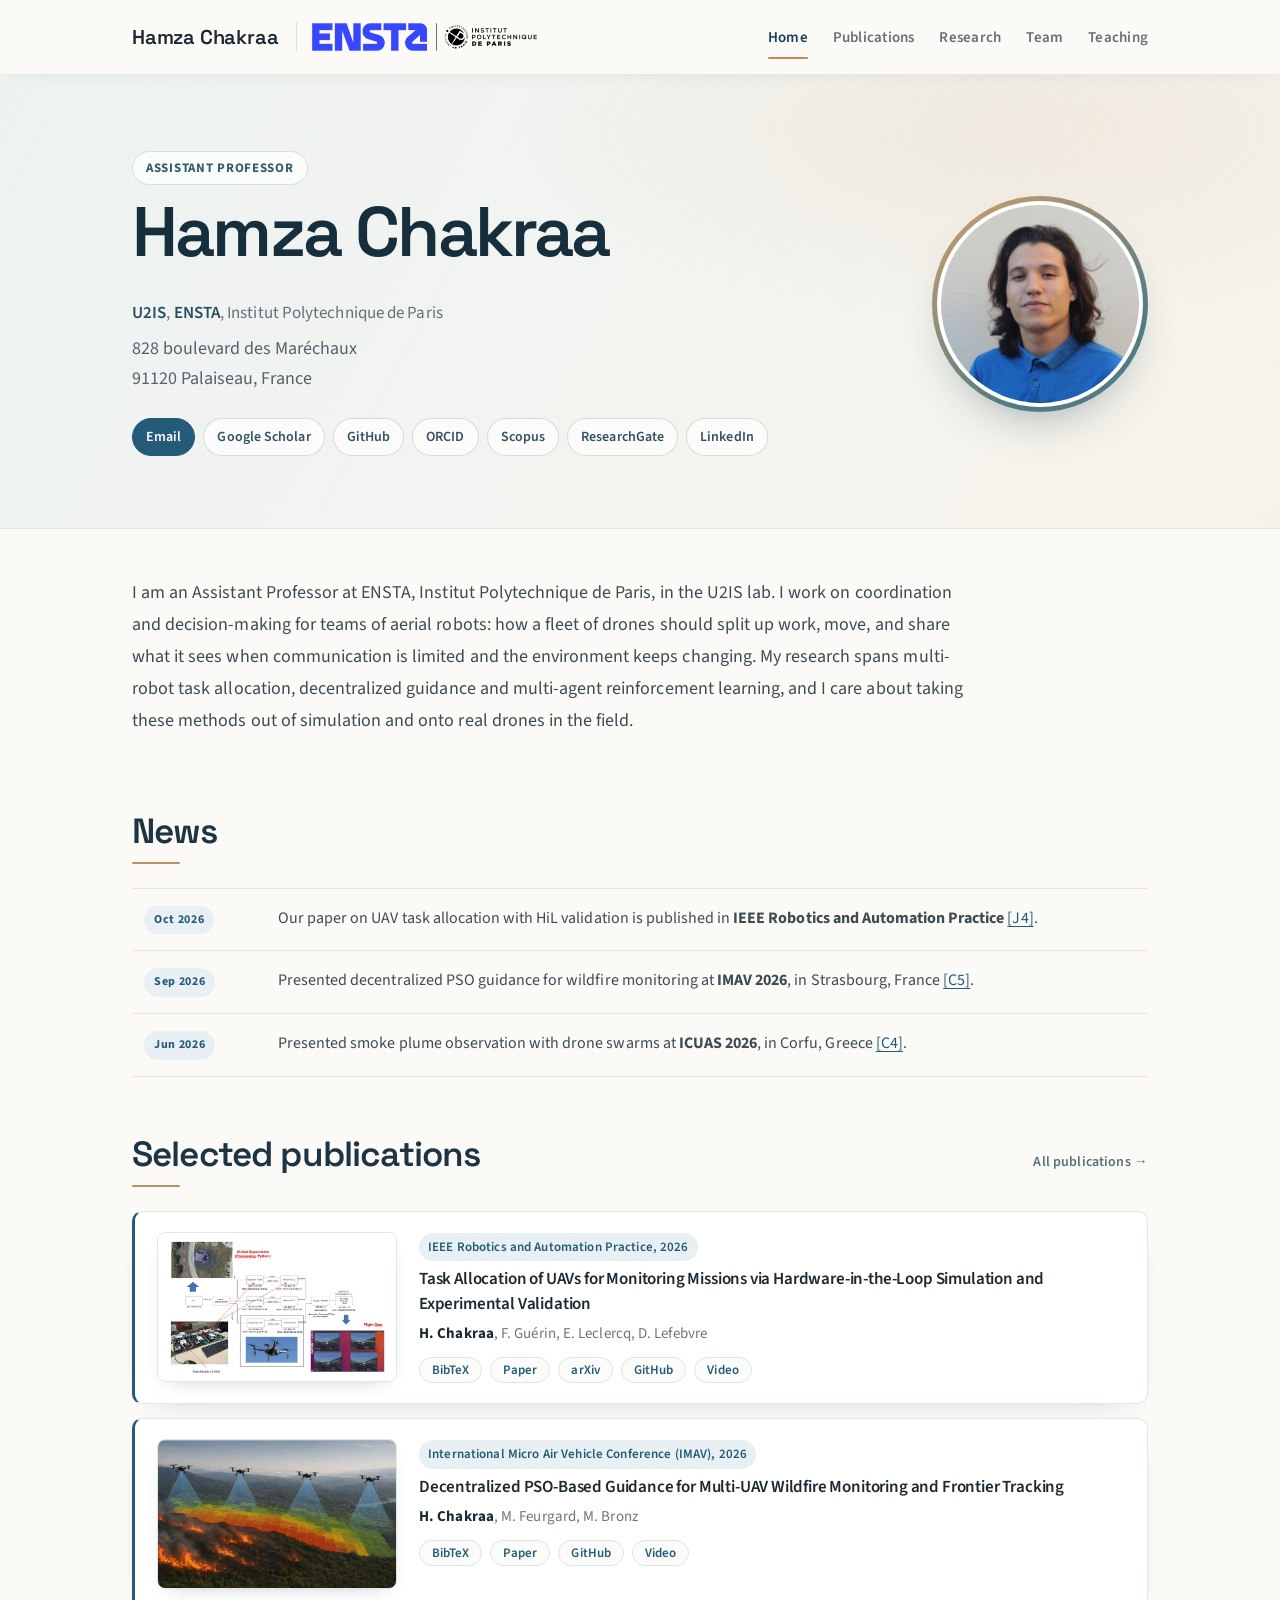
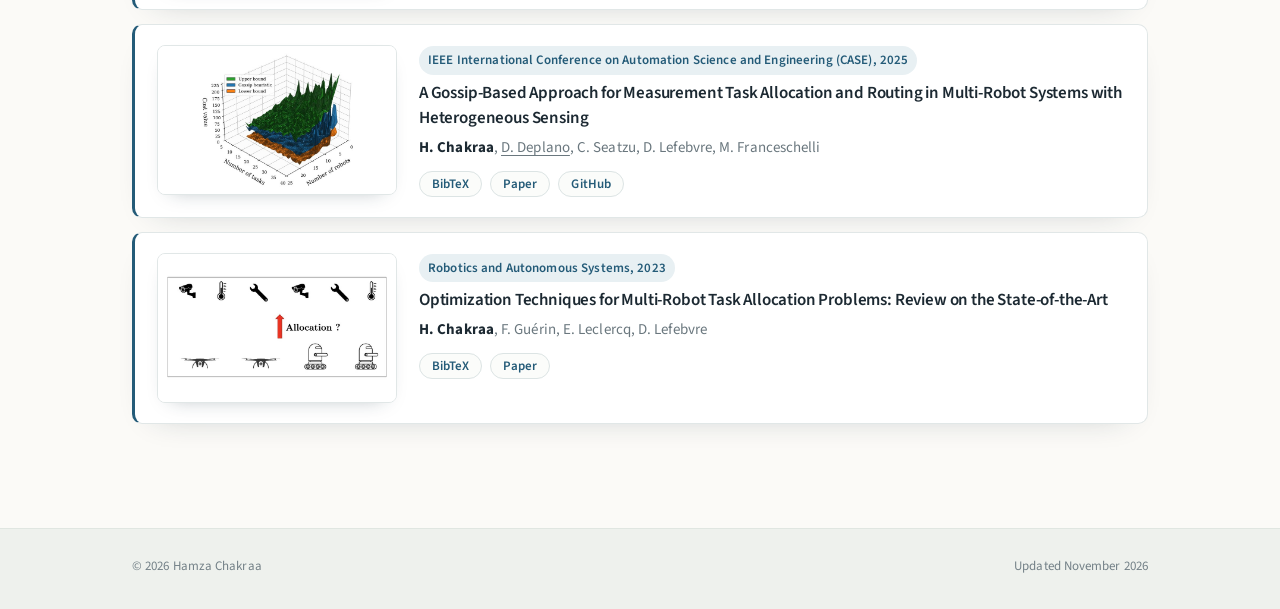
==== index.html @ 206156b9 "update" ====
<!doctype html>
<html lang="en">
<head>
<meta charset="utf-8">
<meta name="viewport" content="width=device-width, initial-scale=1">
<title>Hamza Chakraa</title>
<meta name="description" content="Hamza Chakraa, Assistant Professor at ENSTA (U2IS), Institut Polytechnique de Paris: multi-robot task allocation, multi-UAV guidance, multi-agent reinforcement learning.">
<link rel="icon" href="images/favicon.svg" type="image/svg+xml">
<link rel="canonical" href="https://hamzachakraa.github.io/">
<meta property="og:type" content="website">
<meta property="og:title" content="Hamza Chakraa">
<meta property="og:description" content="Assistant Professor at ENSTA (U2IS), Institut Polytechnique de Paris. Multi-robot task allocation, multi-UAV guidance, multi-agent reinforcement learning.">
<meta property="og:url" content="https://hamzachakraa.github.io/">
<meta property="og:image" content="https://hamzachakraa.github.io/images/hamza.jpg">
<meta name="twitter:card" content="summary">
<meta name="theme-color" content="#fbfaf7">
<link rel="stylesheet" href="style.css?v=23">
<script src="pubs.js?v=26" defer></script>
<script type="application/ld+json">{"@context": "https://schema.org", "@type": "Person", "name": "Hamza Chakraa", "jobTitle": "Assistant Professor", "affiliation": {"@type": "Organization", "name": "ENSTA, Institut Polytechnique de Paris", "url": "https://www.ensta.fr/"}, "email": "mailto:hamza.chakraa@ensta.fr", "image": "https://hamzachakraa.github.io/images/hamza.jpg", "url": "https://hamzachakraa.github.io/", "sameAs": ["https://scholar.google.com/citations?user=-qgxQ_IAAAAJ", "https://orcid.org/0000-0002-8776-4235", "https://github.com/hamzachakraa", "https://www.scopus.com/authid/detail.uri?authorId=58519521500", "https://www.researchgate.net/profile/Hamza-Chakraa", "https://www.linkedin.com/in/hamzachakraa/"]}</script>
</head>
<body>

<header class="site-header">
  <div class="container bar">
    <div class="brand">
      <a class="site-title" href="./">Hamza Chakraa</a>
      <a class="inst-logo" href="https://www.ensta.fr/" target="_blank" rel="noopener"><img src="images/ensta-logo.png" width="907" height="120" alt="ENSTA, Institut Polytechnique de Paris" onerror="this.parentNode.remove()"></a>
    </div>
    <nav class="site-nav" aria-label="Main">
      <a href="./" aria-current="page">Home</a>
      <a href="publications.html">Publications</a>
      <a href="research.html">Research</a>
      <a href="team.html">Team</a>
      <a href="teaching.html">Teaching</a>
    </nav>
  </div>
</header>

<div class="hero-wrap">
  <div class="container">
    <section class="hero">
      <div class="hero-text">
        <p class="role">Assistant Professor</p>
        <h1>Hamza Chakraa</h1>
        <p class="affil"><a href="https://u2is.ensta.fr/" target="_blank" rel="noopener">U2IS</a>, <a href="https://www.ensta.fr/" target="_blank" rel="noopener">ENSTA</a>, Institut Polytechnique de Paris</p>
        <p class="lead">828 boulevard des Maréchaux<br>91120 Palaiseau, France</p>
        <div class="profile-links">
          <a class="primary" href="mailto:hamza.chakraa@ensta.fr">Email</a>
          <a href="https://scholar.google.com/citations?user=-qgxQ_IAAAAJ" target="_blank" rel="noopener">Google Scholar</a>
          <a href="https://github.com/hamzachakraa" target="_blank" rel="noopener">GitHub</a>
          <a href="https://orcid.org/0000-0002-8776-4235" target="_blank" rel="noopener">ORCID</a>
          <a href="https://www.scopus.com/authid/detail.uri?authorId=58519521500" target="_blank" rel="noopener">Scopus</a>
          <a href="https://www.researchgate.net/profile/Hamza-Chakraa" target="_blank" rel="noopener">ResearchGate</a>
          <a href="https://www.linkedin.com/in/hamzachakraa/" target="_blank" rel="noopener">LinkedIn</a>
        </div>
      </div>
      <div class="hero-photo">
        <div class="inner">
          <img src="images/hamza.jpg" width="480" height="480" alt="Hamza Chakraa" onerror="this.remove()">
          <span aria-hidden="true">HC</span>
        </div>
      </div>
    </section>
  </div>
</div>

<main class="container">

  <section class="bio">
    <p>I am an Assistant Professor at ENSTA, Institut Polytechnique de Paris, in the U2IS lab. I work on coordination and decision-making for teams of aerial robots: how a fleet of drones should split up work, move, and share what it sees when communication is limited and the environment keeps changing. My research spans multi-robot task allocation, decentralized guidance and multi-agent reinforcement learning, and I care about taking these methods out of simulation and onto real drones in the field.</p>
  </section>

  <section id="news">
    <h2>News</h2>
    <ul class="news-list">
      <li><time datetime="2026-10">Oct 2026</time><p>Our paper on UAV task allocation with HiL validation is published in <strong>IEEE Robotics and Automation Practice</strong> <a href="publications.html#J4">[J4]</a>.</p></li>
      <li><time datetime="2026-09">Sep 2026</time><p>Presented decentralized PSO guidance for wildfire monitoring at <strong>IMAV 2026</strong>, in Strasbourg, France <a href="publications.html#C5">[C5]</a>.</p></li>
      <li><time datetime="2026-06">Jun 2026</time><p>Presented smoke plume observation with drone swarms at <strong>ICUAS 2026</strong>, in Corfu, Greece <a href="publications.html#C4">[C4]</a>.</p></li>
    </ul>
  </section>

  <section id="selected-pubs">
    <h2>Selected publications <a class="more" href="publications.html">All publications →</a></h2>
    <div class="sel-list" id="selected"></div>
  </section>

</main>

<footer class="site-footer">
  <div class="container foot">
    <span>© 2026 Hamza Chakraa</span>
    <span>Updated November 2026</span>
  </div>
</footer>

</body>
</html>
---- style.css ----
/* fonts: self-hosted, SIL Open Font License (see fonts/) */
@font-face { font-family: "Source Serif 4"; font-weight: 600; font-display: swap; src: url(fonts/source-serif-4-latin-600-normal.woff2) format("woff2"); }
@font-face { font-family: "Source Sans 3"; font-weight: 400; font-display: swap; src: url(fonts/source-sans-3-latin-400-normal.woff2) format("woff2"); }
@font-face { font-family: "Source Sans 3"; font-weight: 400; font-style: italic; font-display: swap; src: url(fonts/source-sans-3-latin-400-italic.woff2) format("woff2"); }
@font-face { font-family: "Source Sans 3"; font-weight: 600; font-display: swap; src: url(fonts/source-sans-3-latin-600-normal.woff2) format("woff2"); }
@font-face { font-family: "Source Sans 3"; font-weight: 700; font-display: swap; src: url(fonts/source-sans-3-latin-700-normal.woff2) format("woff2"); }

:root {
  --accent: #1e5aa8;          /* main blue */
  --accent-dark: #16467f;
  --accent-soft: #eaf1fb;
  --violet: #6a4fd8;          /* conferences */
  --violet-soft: #efebfd;
  --teal: #0d8f87;            /* thesis / highlights */
  --teal-soft: #e3f5f3;
  --grad: var(--accent);
  --text: #16181b;
  --muted: #5d636b;
  --line: #e2e5ec;
  --serif: "Source Serif 4", Georgia, serif;
  --sans: "Source Sans 3", system-ui, -apple-system, "Segoe UI", sans-serif;
}

* { box-sizing: border-box; }
html { scroll-behavior: smooth; }
body { margin: 0; font: 17px/1.6 var(--sans); color: var(--text); background: #fbfcfe; -webkit-font-smoothing: antialiased; }
a { color: var(--accent); text-decoration-thickness: 1px; text-underline-offset: 3px; }
a:hover { color: var(--accent-dark); }
h1, h2, h3 { margin: 0; }
.container { max-width: 980px; margin: 0 auto; padding: 0 28px; }
section { scroll-margin-top: 80px; }

/* header: light, blue hairline, active link underlined */
.site-header { position: sticky; top: 0; z-index: 10; background: rgba(255,255,255,.88); backdrop-filter: saturate(1.4) blur(10px); }
.site-header::after { content: ""; position: absolute; left: 0; right: 0; bottom: 0; height: 2px; background: var(--grad); opacity: .85; }
.bar { display: flex; align-items: center; justify-content: space-between; gap: 20px; min-height: 60px; flex-wrap: wrap; }
.site-title { font: 600 19px var(--serif); color: var(--text); text-decoration: none; }
.site-nav { display: flex; gap: 26px; flex-wrap: wrap; }
.site-nav a { position: relative; color: var(--muted); text-decoration: none; font-size: 16px; padding: 18px 0 16px; transition: color .15s; }
.site-nav a:hover { color: var(--accent); }
.site-nav a[aria-current="page"] { color: var(--text); font-weight: 600; }
.site-nav a[aria-current="page"]::after { content: ""; position: absolute; left: 0; right: 0; bottom: 6px; height: 3px; border-radius: 3px; background: var(--grad); }
@media (max-width: 640px) { .bar { padding-block: 10px; } .site-nav { gap: 16px; } .site-nav a { padding: 4px 0; font-size: 15px; } .site-nav a[aria-current="page"]::after { bottom: -2px; } }

/* hero: soft colour wash behind, text left, round photo right */
.hero-wrap { position: relative; overflow: hidden; background: #eef3fb; border-bottom: 1px solid var(--line); }
.hero { display: grid; grid-template-columns: 1fr 230px; gap: 48px; align-items: center; padding: 60px 0 52px; }
.role { display: inline-block; margin: 0 0 12px; padding: 3px 12px; border-radius: 999px; font-size: 14px; font-weight: 600; color: #fff; background: var(--grad); }
.hero h1 { font: 600 54px/1.06 var(--serif); letter-spacing: -0.015em; }
.affil { margin: 10px 0 0; color: var(--muted); }
.affil a { color: var(--text); font-weight: 600; text-decoration: none; }
.affil a:hover { color: var(--accent); }
.lead { margin: 18px 0 24px; font-size: 18px; line-height: 1.5; color: #3a3f46; }
.hero-photo { position: relative; aspect-ratio: 1; border-radius: 50%; padding: 5px; background: var(--grad); box-shadow: 0 18px 40px -16px rgba(30,90,168,.45); }
.hero-photo .inner { position: relative; width: 100%; height: 100%; border-radius: 50%; overflow: hidden; background: #fff; display: grid; place-items: center; border: 4px solid #fff; }
.hero-photo img { position: absolute; inset: 0; width: 100%; height: 100%; object-fit: cover; }
.hero-photo span { font: 600 60px var(--serif); color: var(--accent); }
.profile-links { display: flex; flex-wrap: wrap; gap: 8px; align-items: center; }
.profile-links a { font-size: 15px; font-weight: 600; text-decoration: none; padding: 6px 14px; border-radius: 999px; background: rgba(255,255,255,.8); border: 1px solid var(--line); color: var(--text); transition: all .15s; }
.profile-links a:hover { color: #fff; background: var(--accent); border-color: var(--accent); transform: translateY(-1px); }
.profile-links a.primary { color: #fff; background: var(--grad); border-color: transparent; }
.profile-links a.primary:hover { filter: brightness(1.08); }
@media (max-width: 720px) {
  .hero { grid-template-columns: 1fr; gap: 24px; padding-top: 32px; }
  .hero-photo { order: -1; width: 130px; }
  .hero h1 { font-size: 40px; }
}

/* sections */
section { padding-top: 52px; }
h2 { font: 600 28px/1.2 var(--serif); margin-bottom: 22px; display: flex; align-items: baseline; justify-content: space-between; gap: 16px; position: relative; padding-bottom: 10px; }
h2::after { content: ""; position: absolute; left: 0; bottom: 0; width: 56px; height: 3px; border-radius: 3px; background: var(--grad); }
h3 { font-size: 14px; font-weight: 700; letter-spacing: .08em; text-transform: uppercase; color: var(--accent); margin-bottom: 12px; }
.more { font: 600 15px var(--sans); text-decoration: none; }
.more:hover { text-decoration: underline; }

.bio { padding-top: 40px; max-width: 780px; }
.bio p { margin: 0 0 16px; }
.hiring { position: relative; margin-top: 26px !important; padding: 16px 20px 16px 22px; border-radius: 12px; font-size: 16px;
  background: #fff; border: 2px solid var(--accent); box-shadow: 0 8px 24px -14px rgba(106,79,216,.5); }

/* news */
.news-list { list-style: none; margin: 0; padding: 0; }
.news-list li { display: grid; grid-template-columns: 104px 1fr; gap: 18px; align-items: baseline; padding: 12px 14px; border-radius: 10px; transition: background .15s; }
.news-list li:hover { background: var(--accent-soft); }
.news-list time { justify-self: start; font-size: 13px; font-weight: 700; padding: 2px 10px; border-radius: 999px; color: var(--accent); background: var(--accent-soft); white-space: nowrap; }
.news-list li:nth-child(3n+2) time { color: var(--violet); background: var(--violet-soft); }
.news-list li:nth-child(3n+3) time { color: var(--teal); background: var(--teal-soft); }
.news-list p { margin: 0; font-size: 16px; }
@media (max-width: 520px) { .news-list li { grid-template-columns: 1fr; gap: 4px; } }

/* type colours */
.t-journal    { --c: var(--accent); --cs: var(--accent-soft); }
.t-conference { --c: var(--violet); --cs: var(--violet-soft); }
.t-thesis     { --c: var(--teal);   --cs: var(--teal-soft); }

/* selected publications: coloured cards, thumbnail only if an image exists */
.sel-list { display: grid; gap: 14px; }
.sel { display: block; padding: 18px 22px; background: #fff; border: 1px solid var(--line); border-left: 4px solid var(--c); border-radius: 12px; box-shadow: 0 2px 6px -4px rgba(16,24,40,.12); transition: transform .15s, box-shadow .15s; }
.sel:hover { transform: translateY(-2px); box-shadow: 0 14px 28px -18px rgba(16,24,40,.35); }
.sel .thumb { display: none; }
.sel.has-thumb { display: grid; grid-template-columns: 96px 1fr; gap: 20px; }
.sel.has-thumb .thumb { display: block; width: 96px; aspect-ratio: 440/570; object-fit: cover; object-position: top; border-radius: 6px; border: 1px solid var(--line); }
.badge { display: inline-block; margin: 0 0 6px; padding: 1px 10px; border-radius: 999px; background: var(--cs, var(--accent-soft)); color: var(--c, var(--accent)); font-size: 13px; font-weight: 700; }
.sel h3 { font: 600 18px/1.35 var(--serif); letter-spacing: 0; text-transform: none; color: var(--text); margin: 0 0 4px; }
.sel h3 a, .pub-list .t a { color: var(--text); text-decoration: none; }
.sel h3 a:hover, .pub-list .t a:hover { color: var(--c, var(--accent)); }
.authors { margin: 0 0 10px; font-size: 15px; color: var(--muted); }
.authors .me { font-weight: 700; color: var(--text); }
.coauthor { color: inherit; }

.actions { display: flex; flex-wrap: wrap; gap: 8px; }
.actions button, .actions a { font: 600 13px var(--sans); padding: 3px 12px; border-radius: 999px; border: 1px solid var(--line); background: #fff; color: var(--c, var(--accent)); text-decoration: none; cursor: pointer; transition: all .15s; }
.actions button:hover, .actions a:hover, .actions button.on { background: var(--c, var(--accent)); border-color: var(--c, var(--accent)); color: #fff; }
pre.bib { margin: 12px 0 0; padding: 10px 12px; font-size: 12px; line-height: 1.45; background: #f6f7fb; border: 1px solid var(--line); border-radius: 8px; overflow-x: auto; white-space: pre; }

/* research */
.two-col { display: grid; grid-template-columns: 1fr 1fr; gap: 40px; }
@media (max-width: 720px) { .two-col { grid-template-columns: 1fr; gap: 24px; } }
.chips { list-style: none; margin: 0; padding: 0; display: flex; flex-wrap: wrap; gap: 8px; }
.chips li { font-size: 15px; padding: 6px 14px; border-radius: 999px; background: var(--accent-soft); color: #173f73; }
.two-col > div:nth-child(2) .chips li { background: var(--teal-soft); color: #0a5f59; }
.videos { display: grid; grid-template-columns: repeat(auto-fill, minmax(280px, 1fr)); gap: 22px; }
.video { margin: 0; }
.video .frame { position: relative; aspect-ratio: 16/9; border-radius: 12px; overflow: hidden; background: #0f1420; box-shadow: 0 14px 30px -18px rgba(16,24,40,.5); }
.video iframe { position: absolute; inset: 0; width: 100%; height: 100%; border: 0; }
.video figcaption { margin-top: 8px; font-size: 15px; color: var(--muted); }
.empty { margin: 0; padding: 28px; text-align: center; color: var(--muted); border: 2px dashed var(--line); border-radius: 12px; }

/* teaching / people */
.people { list-style: none; padding: 0; margin: 0; display: grid; gap: 12px; }
.people li { padding: 14px 18px; background: #fff; border: 1px solid var(--line); border-left: 4px solid var(--accent); border-radius: 12px; }
.people li:nth-child(2n) { border-left-color: var(--violet); }
.people b { display: block; font-weight: 600; }
.people span { display: block; font-size: 15px; color: var(--muted); }

/* inner pages */
.page-title { font: 600 44px/1.1 var(--serif); margin: 4px 0 28px; display: block; color: var(--accent); width: fit-content; }
.page-head { padding: 52px 0 8px; }
.page-head h1 { font: 600 44px/1.1 var(--serif); color: var(--accent); width: fit-content; }
.page-head p { margin: 8px 0 0; color: var(--muted); }
.pub-group { padding-top: 36px; }
.pub-list { list-style: none; margin: 0; padding: 0; display: grid; gap: 12px; }
.pub-list li { display: grid; grid-template-columns: 48px minmax(0,1fr); gap: 12px; padding: 16px 18px; background: #fff; border: 1px solid var(--line); border-left: 4px solid var(--c); border-radius: 12px; scroll-margin-top: 80px; }
.pub-list li:target { box-shadow: 0 0 0 3px var(--cs); }
.pub-list .label { font-size: 15px; font-weight: 700; color: var(--c); }
.pub-list p { margin: 0; }
.pub-list .t { font: 600 18px/1.35 var(--serif); margin-bottom: 2px; }
.pub-list .venue { font-size: 15px; color: var(--muted); margin: 2px 0 10px; }
.pub-list .authors { margin: 0; }

/* footer */
.site-footer { position: relative; margin-top: 80px; background: #f3f5fa; }
.site-footer::before { content: ""; position: absolute; left: 0; right: 0; top: 0; height: 2px; background: var(--grad); }
.foot { display: flex; flex-wrap: wrap; justify-content: space-between; gap: 8px 24px; padding-block: 24px 36px; font-size: 14px; color: var(--muted); }

/* layout fixes */
body { min-height: 100vh; display: flex; flex-direction: column; }
main { flex: 1 0 auto; width: 100%; }
.empty { grid-column: 1 / -1; }
.hero { grid-template-columns: 1fr 200px; gap: 40px; }
.profile-links a { padding: 5px 12px; }
.profile-links { gap: 6px; }

/* selected publications: row cards with a small first-page thumbnail */
.sel { display: grid !important; grid-template-columns: 124px 1fr; gap: 22px; align-items: start; }
.sel .page { position: relative; display: block; aspect-ratio: 8.5/11; border-radius: 6px; overflow: hidden; background: #fff; border: 1px solid var(--line); border-top: 3px solid var(--c); box-shadow: 0 8px 18px -12px rgba(16,24,40,.45); transition: transform .18s; }
.sel:hover .page { transform: rotate(-1.5deg) scale(1.03); }
.sel .page img { position: absolute; inset: 0; width: 100%; height: 100%; object-fit: cover; object-position: top; z-index: 1; background: #fff; }
.mock { position: absolute; inset: 0; padding: 14% 9% 0; text-align: center; }
.m-title { margin: 0 0 7%; font: 600 6.5px/1.25 var(--serif); color: var(--text); }
.m-auth { margin: 0 0 10%; font-size: 4.5px; color: var(--muted); }
.m-cols { display: grid; grid-template-columns: 1fr 1fr; gap: 8%; height: 100%; }
.m-cols i { display: block; height: 100%; background: repeating-linear-gradient(#e3e7ee 0 1.5px, transparent 1.5px 4px); -webkit-mask-image: linear-gradient(#000 45%, transparent 85%); mask-image: linear-gradient(#000 45%, transparent 85%); }
@media (max-width: 520px) { .sel { grid-template-columns: 64px 1fr; gap: 14px; } }


/* ENSTA logo next to the name in the header */
.brand { display: flex; align-items: center; gap: 14px; }
.brand .inst-logo { display: flex; align-items: center; padding-left: 14px; border-left: 1px solid var(--line); }
.brand .inst-logo img { display: block; height: 32px; width: auto; }
@media (max-width: 640px) { .brand .inst-logo img { height: 26px; } }

/* --------------------------------------------------------------------------
   Visual refresh — refined academic / robotics identity
   -------------------------------------------------------------------------- */
:root {
  --accent: #245b78;
  --accent-dark: #173f57;
  --accent-soft: #e8f0f3;
  --violet: #7b6a9b;
  --violet-soft: #f0edf5;
  --teal: #557d75;
  --teal-soft: #eaf1ed;
  --grad: #245b78;
  --text: #1c2932;
  --muted: #64717a;
  --line: #e2e7e8;
  --serif: "Source Serif 4", Georgia, serif;
  --sans: "Source Sans 3", system-ui, -apple-system, "Segoe UI", sans-serif;
  --paper: #fbfaf7;
  --surface: #ffffff;
  --shadow-soft: 0 12px 32px -24px rgba(24, 48, 62, .32);
}

html { scroll-padding-top: 88px; }
body { background: var(--paper); color: var(--text); font-size: 17px; line-height: 1.68; }
::selection { color: #fff; background: #245b78; }
a { color: var(--accent); transition: color .18s ease; }
a:hover { color: var(--accent-dark); }
.container { max-width: 1080px; padding-inline: 32px; }

.site-header {
  background: rgba(251,250,247,.94);
  border-bottom: 1px solid rgba(226,231,232,.85);
  box-shadow: 0 5px 24px -22px rgba(24,48,62,.5);
}
.site-header::after { display: none; }
.bar { min-height: 74px; }
.site-title { font-size: 20px; letter-spacing: -.025em; }
.brand { gap: 18px; }
.brand .inst-logo { border-left-color: #dce3e4; }
.brand .inst-logo img { height: 35px; }
.site-nav { gap: 25px; }
.site-nav a { font-size: 15px; font-weight: 600; letter-spacing: .01em; padding: 25px 0 23px; }
.site-nav a[aria-current="page"] { color: var(--accent-dark); }
.site-nav a[aria-current="page"]::after { height: 2px; bottom: 15px; background: #c18a52; }

.hero-wrap {
  background: radial-gradient(ellipse at 78% 12%, rgba(193,138,82,.10), transparent 34%),
              linear-gradient(118deg, #edf2f1 0%, #f3f4f0 56%, #f7f2e9 100%);
  border-bottom: 1px solid #e3e8e5;
}
.hero { grid-template-columns: minmax(0,1fr) 224px; gap: 64px; padding: 76px 0 72px; }
.role {
  color: #315f69; background: rgba(255,255,255,.7); border: 1px solid #d6e1df;
  padding: 5px 13px; font-size: 13px; letter-spacing: .075em; text-transform: uppercase;
}
.hero h1 { color: #172d3a; font-size: clamp(44px, 5vw, 60px); line-height: 1.04; letter-spacing: -.035em; }
.affil { margin-top: 14px; font-size: 17px; }
.affil a { color: #294e60; }
.lead { margin: 22px 0 25px; max-width: 520px; color: #53636b; font-size: 17px; line-height: 1.65; }
.hero-photo {
  width: 216px; justify-self: end; padding: 5px; border-radius: 50%;
  background: linear-gradient(145deg, #d0a16d, #527b83 72%);
  box-shadow: 0 22px 48px -24px rgba(27,66,79,.48);
}
.hero-photo .inner { border: 4px solid rgba(255,255,255,.94); }
.profile-links { gap: 8px; }
.profile-links a {
  padding: 6px 13px; font-size: 14px; font-weight: 600; color: #34515e;
  background: rgba(255,255,255,.68); border: 1px solid rgba(207,218,217,.9);
}
.profile-links a:hover { color: #fff; background: var(--accent); border-color: var(--accent); transform: translateY(-2px); }
.profile-links a.primary { background: #245b78; border-color: #245b78; color: #fff; }
.profile-links a.primary:hover { background: #173f57; }

main.container { padding-bottom: 12px; }
section { padding-top: 58px; }
.bio { max-width: 850px; padding-top: 48px; }
.bio p { font-size: 18px; line-height: 1.78; color: #3d4b53; }
h2 { color: #1d3542; font-size: 30px; letter-spacing: -.02em; margin-bottom: 24px; padding-bottom: 13px; }
h2::after { width: 42px; height: 2px; background: #c18a52; }
h3 { color: var(--accent); }
.more { color: #54717c; font-size: 14px; }
.hiring { border: 1px solid #c7d8d8; border-left: 4px solid #557d75; background: #f3f7f3; box-shadow: none; }

.news-list { border-top: 1px solid var(--line); }
.news-list li { grid-template-columns: 112px 1fr; gap: 22px; padding: 16px 12px; border-bottom: 1px solid var(--line); border-radius: 0; }
.news-list li:hover { background: #f1f5f3; }
.news-list time { color: #315f69; background: #e8f0ed; font-size: 12px; letter-spacing: .035em; padding: 4px 10px; }
.news-list li:nth-child(3n+2) time { color: #6c6085; background: #f0edf5; }
.news-list li:nth-child(3n+3) time { color: #557d75; background: #eaf1ed; }
.news-list p { color: #3d4b53; font-size: 16px; }

.sel { background: var(--surface); border: 1px solid #e1e7e7; border-left: 3px solid var(--c); border-radius: 10px; padding: 20px 22px; box-shadow: var(--shadow-soft); }
.sel:hover { transform: translateY(-2px); box-shadow: 0 18px 36px -25px rgba(24,48,62,.42); }
.sel .page { border-color: #e1e7e7; box-shadow: 0 8px 20px -14px rgba(24,48,62,.4); }
.sel h3 { font-size: 18px; line-height: 1.42; }
.badge { font-size: 11px; letter-spacing: .06em; text-transform: uppercase; padding: 3px 9px; }
.authors { color: #6a777e; }
.actions button, .actions a { border-color: #dce4e4; background: #fbfcfa; }
pre.bib { background: #f5f6f3; border-color: #e2e7e4; }

.two-col { gap: 52px; }
.chips { gap: 9px; }
.chips li { padding: 6px 13px; font-size: 14px; background: #e8f0f3; color: #31586b; border: 1px solid #dce7e9; }
.two-col > div:nth-child(2) .chips li { background: #eaf1ed; color: #496d64; border-color: #dce8e0; }
.video .frame { border-radius: 10px; box-shadow: 0 14px 30px -20px rgba(24,48,62,.5); }
.video figcaption { color: #65737a; }
.empty { border-color: #d9e2e1; background: rgba(255,255,255,.55); }

.people li, .pub-list li {
  background: #fff; border-color: #e1e7e7; border-left-width: 3px; border-radius: 10px;
  box-shadow: 0 8px 24px -24px rgba(24,48,62,.4);
}
.people li { padding: 17px 20px; }
.people li:nth-child(2n) { border-left-color: #9b8caf; }
.people b { color: #263d49; }
.page-head { padding-top: 64px; }
.page-head h1, .page-title { color: #1d4356; font-size: 46px; letter-spacing: -.03em; }
.page-head p { color: #6a777e; font-size: 17px; }
.pub-group { padding-top: 42px; }
.pub-list { gap: 10px; }
.pub-list li { padding: 18px 20px; }
.pub-list .t { font-size: 18px; line-height: 1.4; }
.pub-list .label { font-size: 13px; }
.pub-list .venue { color: #718087; }

.site-footer { margin-top: 92px; background: #eef1ed; border-top: 1px solid #e0e6e1; }
.site-footer::before { display: none; }
.foot { padding-block: 26px 32px; color: #738087; font-size: 13px; }

@media (max-width: 720px) {
  .container { padding-inline: 22px; }
  .hero { grid-template-columns: 1fr; gap: 24px; padding: 42px 0 44px; }
  .hero-photo { order: -1; justify-self: start; width: 136px; }
  .hero h1 { font-size: 43px; }
  .bio p { font-size: 17px; }
  section { padding-top: 46px; }
  .page-head { padding-top: 44px; }
}
@media (max-width: 640px) {
  .bar { align-items: flex-start; gap: 12px; padding-block: 13px; }
  .brand { width: 100%; justify-content: space-between; }
  .site-nav { width: 100%; justify-content: space-between; gap: 12px; }
  .site-nav a { padding: 3px 0 7px; font-size: 14px; }
  .site-nav a[aria-current="page"]::after { bottom: 0; }
  .brand .inst-logo { padding-left: 12px; }
  .news-list li { grid-template-columns: 1fr; gap: 5px; padding: 14px 8px; }
  .sel { grid-template-columns: 64px 1fr; gap: 14px; padding: 14px; }
  .page-head h1, .page-title { font-size: 39px; }
}
@media (prefers-reduced-motion: reduce) {
  *, *::before, *::after { scroll-behavior: auto !important; transition-duration: .01ms !important; animation-duration: .01ms !important; }
}

/* Typography refinement: clearer, more contemporary academic identity */
:root {
  --serif: "Source Serif 4", "Iowan Old Style", "Palatino Linotype", Georgia, serif;
  --sans: "Source Sans 3", "Avenir Next", "Segoe UI", Arial, sans-serif;
}

body {
  font-family: var(--sans);
  font-size: 17px;
  font-weight: 400;
  letter-spacing: .005em;
  line-height: 1.72;
  font-kerning: normal;
  font-feature-settings: "kern" 1, "liga" 1;
}

.site-title,
.hero h1,
h2,
.page-head h1,
.page-title {
  font-family: var(--serif);
  font-weight: 600;
  font-feature-settings: "kern" 1, "liga" 1;
}

.hero h1 {
  font-size: clamp(46px, 5.2vw, 62px);
  line-height: 1.02;
  letter-spacing: -.045em;
}

h2 {
  font-size: 31px;
  line-height: 1.18;
  letter-spacing: -.025em;
}

.page-head h1,
.page-title {
  font-size: clamp(42px, 4.5vw, 50px);
  line-height: 1.08;
  letter-spacing: -.035em;
}

.site-nav a {
  font-family: var(--sans);
  font-size: 15px;
  font-weight: 600;
  letter-spacing: .015em;
}

.lead {
  font-size: 18px;
  line-height: 1.65;
  letter-spacing: 0;
}

.bio p,
.news-list p,
.pub-list p {
  letter-spacing: .002em;
}

.sel h3,
.pub-list .t {
  font-family: var(--sans);
  font-size: 17px;
  font-weight: 600;
  line-height: 1.48;
  letter-spacing: -.01em;
}

.badge,
.role,
.news-list time,
.pub-list .label {
  font-family: var(--sans);
  font-weight: 700;
  letter-spacing: .055em;
}

@media (max-width: 720px) {
  .hero h1 { font-size: clamp(39px, 10vw, 48px); }
  h2 { font-size: 27px; }
}


/* Display typography — stronger, more intentional large headings */
.hero h1 {
  font-family: var(--serif);
  font-size: clamp(52px, 6.1vw, 70px);
  font-weight: 600;
  line-height: .99;
  letter-spacing: -.052em;
  color: #172f3c;
  max-width: 760px;
  text-wrap: balance;
}
.page-head h1,
.page-title {
  font-family: var(--serif);
  font-size: clamp(48px, 5vw, 58px);
  font-weight: 600;
  line-height: 1.02;
  letter-spacing: -.045em;
  color: #1b3e50;
  text-wrap: balance;
}
h2 {
  font-family: var(--serif);
  font-size: clamp(30px, 3.2vw, 35px);
  font-weight: 600;
  line-height: 1.12;
  letter-spacing: -.03em;
  text-wrap: balance;
}
/* A restrained editorial accent, rather than a heavy decorative underline */
h2::after { width: 48px; height: 2px; background: #bd9061; }
@media (max-width: 720px) {
  .hero h1 { font-size: clamp(43px, 10.5vw, 54px); line-height: 1.02; }
  .page-head h1, .page-title { font-size: clamp(41px, 9vw, 49px); }
  h2 { font-size: 29px; }
}


/* --------------------------------------------------------------------------
   Polish
   -------------------------------------------------------------------------- */
/* "All publications" link inside h2 must not inherit the heading's tight tracking */
h2 .more { font-family: var(--sans); letter-spacing: .01em; font-weight: 600; }
/* ENSTA logo: trimmed file, readable size */
.brand .inst-logo img { height: 30px; width: auto; }
@media (max-width: 640px) { .brand .inst-logo img { height: 24px; } }
/* keyboard focus */
a:focus-visible, button:focus-visible { outline: 2px solid var(--accent); outline-offset: 3px; border-radius: 4px; }
/* photo never stretches */
.hero-photo img { object-fit: cover; }

/* Big titles: Space Grotesk */
@font-face { font-family: "Space Grotesk"; font-weight: 600; font-display: swap; src: url(fonts/space-grotesk-latin-600-normal.woff2) format("woff2"); }
:root { --display: "Space Grotesk", "Avenir Next", "Segoe UI", sans-serif; }
.site-title, .hero h1, h2, .page-head h1, .page-title { font-family: var(--display); font-weight: 600; }
.site-title { letter-spacing: -.01em; }
.hero h1 { letter-spacing: -.04em; }
h2 { letter-spacing: -.024em; }
.page-head h1, .page-title { letter-spacing: -.035em; }

/* Hero: affiliation a bit lower, closer to the address */
.affil { margin-top: 32px; }
.lead { margin-top: 6px; }

/* One accent colour: news dates and publication types all in the main blue */
.news-list time,
.news-list li:nth-child(3n+2) time,
.news-list li:nth-child(3n+3) time { color: #245b78; background: #e8f0f3; }
.t-journal, .t-conference, .t-thesis { --c: var(--accent); --cs: var(--accent-soft); }

/* Selected publications: key figure instead of the first page */
.sel { grid-template-columns: 240px 1fr !important; }
.sel .page { aspect-ratio: 16/10; border-top-width: 1px; border-radius: 8px; }
.sel .page img { object-fit: cover; object-position: center; }
.sel:hover .page { transform: scale(1.02); }
.sel.is-page { grid-template-columns: 124px 1fr !important; }
.sel.is-page .page { aspect-ratio: 8.5/11; }
.sel.is-page .page img { object-position: top; }
@media (max-width: 640px) { .sel { grid-template-columns: 1fr !important; } .sel .page { max-width: 420px; } }

/* Venue badge in Selected publications: normal case */
.sel .badge { text-transform: none; letter-spacing: .01em; font-size: 13px; font-weight: 600; }
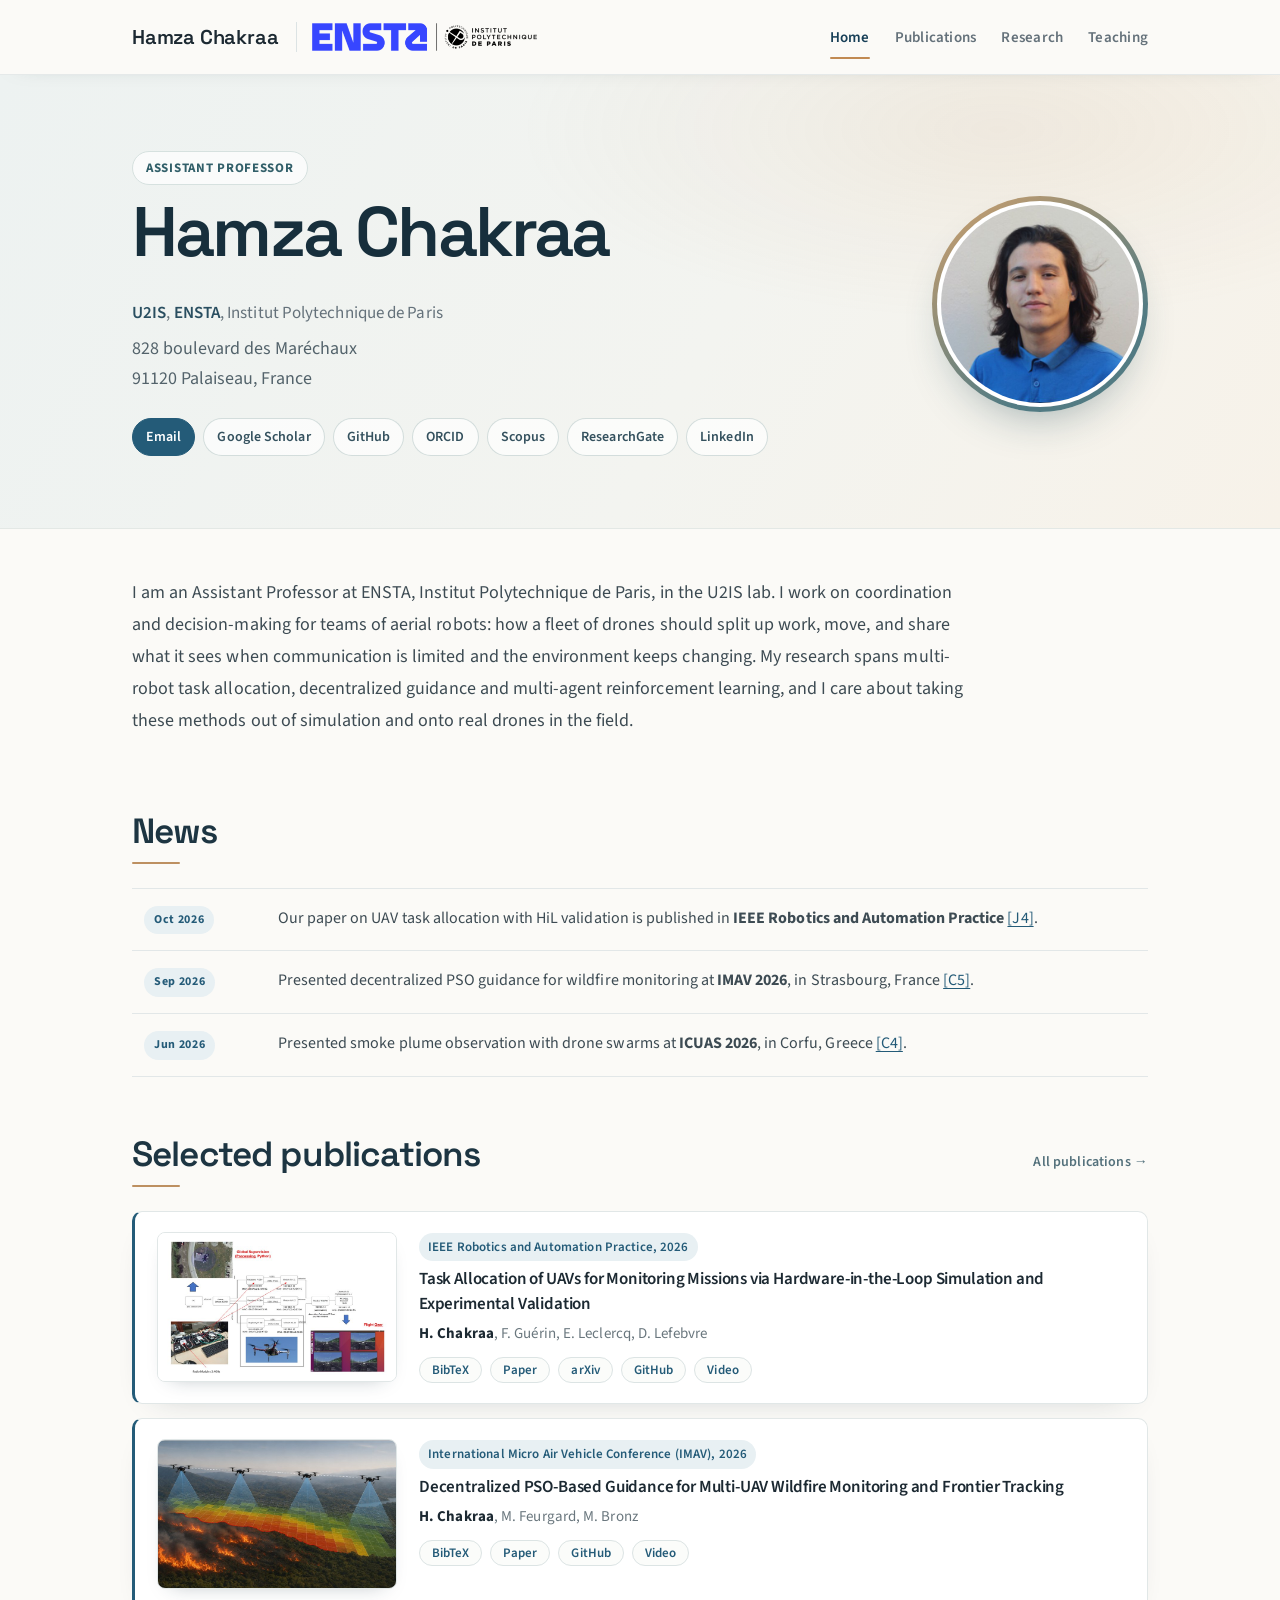
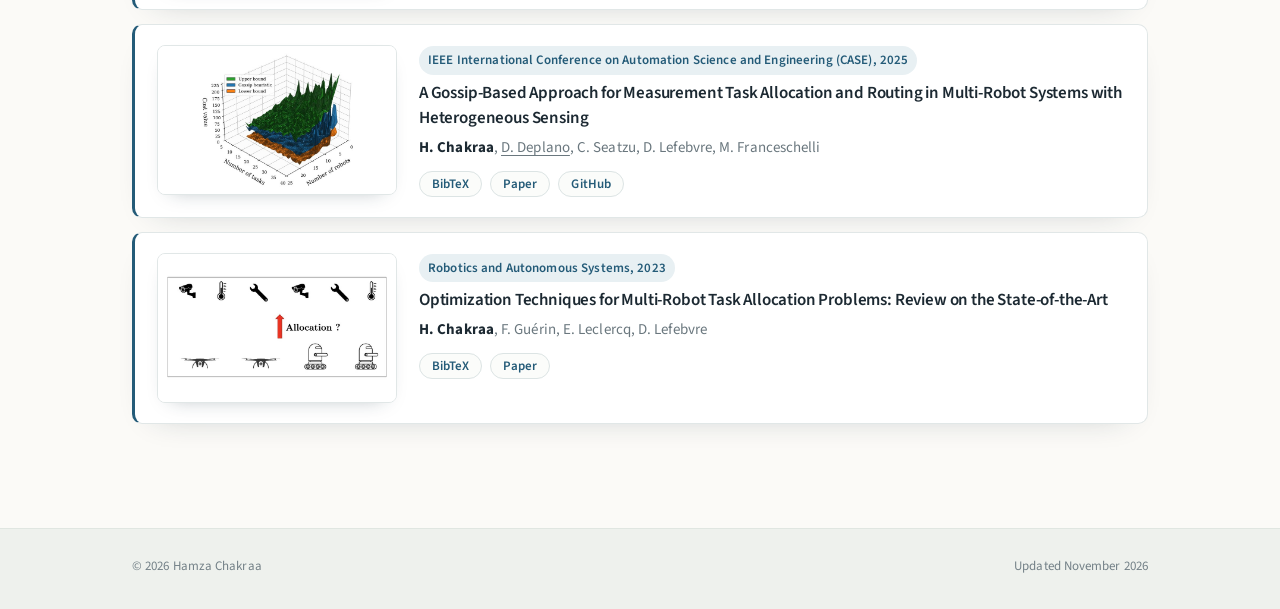
==== commit 238dd086: "update" ====
--- a/index.html
+++ b/index.html
@@ -30,7 +30,6 @@
       <a href="./" aria-current="page">Home</a>
       <a href="publications.html">Publications</a>
       <a href="research.html">Research</a>
-      <a href="team.html">Team</a>
       <a href="teaching.html">Teaching</a>
     </nav>
   </div>
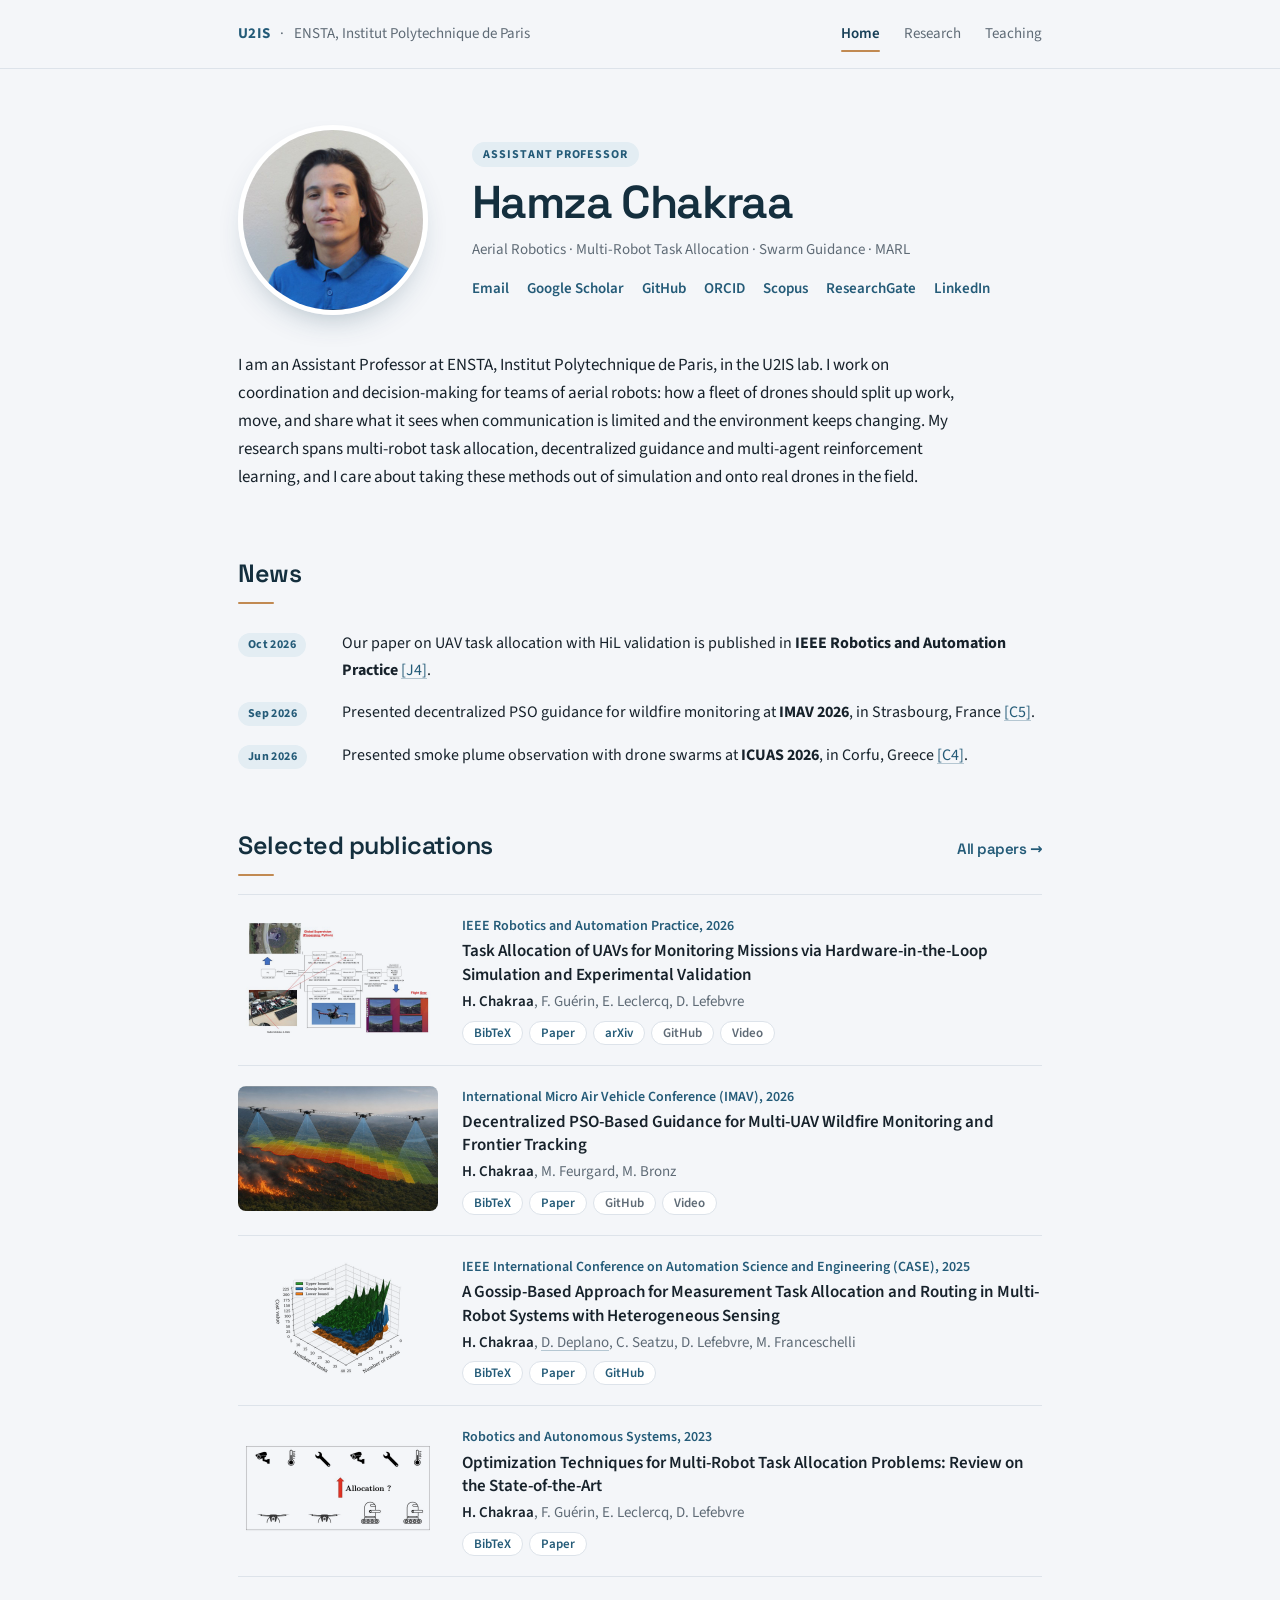
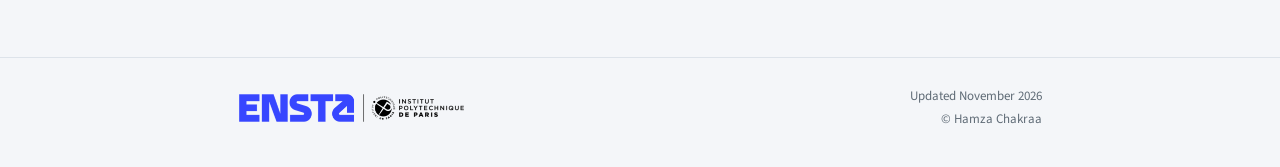
==== commit 05d7c1ec: "update" ====
--- a/index.html
+++ b/index.html
@@ -13,8 +13,8 @@
 <meta property="og:url" content="https://hamzachakraa.github.io/">
 <meta property="og:image" content="https://hamzachakraa.github.io/images/hamza.jpg">
 <meta name="twitter:card" content="summary">
-<meta name="theme-color" content="#fbfaf7">
-<link rel="stylesheet" href="style.css?v=23">
+<meta name="theme-color" content="#f4f6f9">
+<link rel="stylesheet" href="style.css?v=34">
 <script src="pubs.js?v=26" defer></script>
 <script type="application/ld+json">{"@context": "https://schema.org", "@type": "Person", "name": "Hamza Chakraa", "jobTitle": "Assistant Professor", "affiliation": {"@type": "Organization", "name": "ENSTA, Institut Polytechnique de Paris", "url": "https://www.ensta.fr/"}, "email": "mailto:hamza.chakraa@ensta.fr", "image": "https://hamzachakraa.github.io/images/hamza.jpg", "url": "https://hamzachakraa.github.io/", "sameAs": ["https://scholar.google.com/citations?user=-qgxQ_IAAAAJ", "https://orcid.org/0000-0002-8776-4235", "https://github.com/hamzachakraa", "https://www.scopus.com/authid/detail.uri?authorId=58519521500", "https://www.researchgate.net/profile/Hamza-Chakraa", "https://www.linkedin.com/in/hamzachakraa/"]}</script>
 </head>
@@ -22,48 +22,39 @@
 
 <header class="site-header">
   <div class="container bar">
-    <div class="brand">
-      <a class="site-title" href="./">Hamza Chakraa</a>
-      <a class="inst-logo" href="https://www.ensta.fr/" target="_blank" rel="noopener"><img src="images/ensta-logo.png" width="907" height="120" alt="ENSTA, Institut Polytechnique de Paris" onerror="this.parentNode.remove()"></a>
-    </div>
+    <a class="brand" href="./">
+      <img class="u2is-logo" src="images/u2is-logo.png" alt="U2IS" onerror="this.hidden=true;this.nextElementSibling.hidden=false">
+      <span class="u2is-text" hidden>U2IS</span>
+      <span class="brand-sep" aria-hidden="true">·</span>
+      <span class="brand-inst">ENSTA, Institut Polytechnique de Paris</span>
+    </a>
     <nav class="site-nav" aria-label="Main">
       <a href="./" aria-current="page">Home</a>
-      <a href="publications.html">Publications</a>
       <a href="research.html">Research</a>
       <a href="teaching.html">Teaching</a>
     </nav>
   </div>
 </header>
 
-<div class="hero-wrap">
-  <div class="container">
-    <section class="hero">
-      <div class="hero-text">
-        <p class="role">Assistant Professor</p>
-        <h1>Hamza Chakraa</h1>
-        <p class="affil"><a href="https://u2is.ensta.fr/" target="_blank" rel="noopener">U2IS</a>, <a href="https://www.ensta.fr/" target="_blank" rel="noopener">ENSTA</a>, Institut Polytechnique de Paris</p>
-        <p class="lead">828 boulevard des Maréchaux<br>91120 Palaiseau, France</p>
-        <div class="profile-links">
-          <a class="primary" href="mailto:hamza.chakraa@ensta.fr">Email</a>
-          <a href="https://scholar.google.com/citations?user=-qgxQ_IAAAAJ" target="_blank" rel="noopener">Google Scholar</a>
-          <a href="https://github.com/hamzachakraa" target="_blank" rel="noopener">GitHub</a>
-          <a href="https://orcid.org/0000-0002-8776-4235" target="_blank" rel="noopener">ORCID</a>
-          <a href="https://www.scopus.com/authid/detail.uri?authorId=58519521500" target="_blank" rel="noopener">Scopus</a>
-          <a href="https://www.researchgate.net/profile/Hamza-Chakraa" target="_blank" rel="noopener">ResearchGate</a>
-          <a href="https://www.linkedin.com/in/hamzachakraa/" target="_blank" rel="noopener">LinkedIn</a>
-        </div>
-      </div>
-      <div class="hero-photo">
-        <div class="inner">
-          <img src="images/hamza.jpg" width="480" height="480" alt="Hamza Chakraa" onerror="this.remove()">
-          <span aria-hidden="true">HC</span>
-        </div>
-      </div>
-    </section>
-  </div>
-</div>
+<main class="container">
 
-<main class="container">
+  <section class="profile">
+    <img class="photo" src="images/hamza.jpg" width="480" height="480" alt="Hamza Chakraa" onerror="this.remove()">
+    <div class="profile-text">
+      <p class="role">Assistant Professor</p>
+      <h1>Hamza Chakraa</h1>
+      <p class="tags">Aerial Robotics · Multi-Robot Task Allocation · Swarm Guidance · MARL</p>
+      <p class="links">
+        <a href="mailto:hamza.chakraa@ensta.fr">Email</a>
+        <a href="https://scholar.google.com/citations?user=-qgxQ_IAAAAJ" target="_blank" rel="noopener">Google Scholar</a>
+        <a href="https://github.com/hamzachakraa" target="_blank" rel="noopener">GitHub</a>
+        <a href="https://orcid.org/0000-0002-8776-4235" target="_blank" rel="noopener">ORCID</a>
+        <a href="https://www.scopus.com/authid/detail.uri?authorId=58519521500" target="_blank" rel="noopener">Scopus</a>
+        <a href="https://www.researchgate.net/profile/Hamza-Chakraa" target="_blank" rel="noopener">ResearchGate</a>
+        <a href="https://www.linkedin.com/in/hamzachakraa/" target="_blank" rel="noopener">LinkedIn</a>
+      </p>
+    </div>
+  </section>
 
   <section class="bio">
     <p>I am an Assistant Professor at ENSTA, Institut Polytechnique de Paris, in the U2IS lab. I work on coordination and decision-making for teams of aerial robots: how a fleet of drones should split up work, move, and share what it sees when communication is limited and the environment keeps changing. My research spans multi-robot task allocation, decentralized guidance and multi-agent reinforcement learning, and I care about taking these methods out of simulation and onto real drones in the field.</p>
@@ -72,14 +63,14 @@
   <section id="news">
     <h2>News</h2>
     <ul class="news-list">
-      <li><time datetime="2026-10">Oct 2026</time><p>Our paper on UAV task allocation with HiL validation is published in <strong>IEEE Robotics and Automation Practice</strong> <a href="publications.html#J4">[J4]</a>.</p></li>
-      <li><time datetime="2026-09">Sep 2026</time><p>Presented decentralized PSO guidance for wildfire monitoring at <strong>IMAV 2026</strong>, in Strasbourg, France <a href="publications.html#C5">[C5]</a>.</p></li>
-      <li><time datetime="2026-06">Jun 2026</time><p>Presented smoke plume observation with drone swarms at <strong>ICUAS 2026</strong>, in Corfu, Greece <a href="publications.html#C4">[C4]</a>.</p></li>
+      <li><time datetime="2026-10">Oct 2026</time><p>Our paper on UAV task allocation with HiL validation is published in <strong>IEEE Robotics and Automation Practice</strong> <a href="research.html#J4">[J4]</a>.</p></li>
+      <li><time datetime="2026-09">Sep 2026</time><p>Presented decentralized PSO guidance for wildfire monitoring at <strong>IMAV 2026</strong>, in Strasbourg, France <a href="research.html#C5">[C5]</a>.</p></li>
+      <li><time datetime="2026-06">Jun 2026</time><p>Presented smoke plume observation with drone swarms at <strong>ICUAS 2026</strong>, in Corfu, Greece <a href="research.html#C4">[C4]</a>.</p></li>
     </ul>
   </section>
 
   <section id="selected-pubs">
-    <h2>Selected publications <a class="more" href="publications.html">All publications →</a></h2>
+    <h2>Selected publications <a class="more" href="research.html#papers">All papers →</a></h2>
     <div class="sel-list" id="selected"></div>
   </section>
 
@@ -87,8 +78,10 @@
 
 <footer class="site-footer">
   <div class="container foot">
-    <span>© 2026 Hamza Chakraa</span>
-    <span>Updated November 2026</span>
+    <div class="foot-left">
+      <a class="foot-logo" href="https://www.ensta.fr/" target="_blank" rel="noopener"><img src="images/ensta-logo.png" width="907" height="120" alt="ENSTA, Institut Polytechnique de Paris" onerror="this.parentNode.remove()"></a>
+    </div>
+    <div class="foot-right"><span>Updated November 2026</span><span>© Hamza Chakraa</span></div>
   </div>
 </footer>
 
--- a/style.css
+++ b/style.css
@@ -1,507 +1,222 @@
-/* fonts: self-hosted, SIL Open Font License (see fonts/) */
-@font-face { font-family: "Source Serif 4"; font-weight: 600; font-display: swap; src: url(fonts/source-serif-4-latin-600-normal.woff2) format("woff2"); }
+@font-face { font-family: "Space Grotesk"; font-weight: 600; font-display: swap; src: url(fonts/space-grotesk-latin-600-normal.woff2) format("woff2"); }
 @font-face { font-family: "Source Sans 3"; font-weight: 400; font-display: swap; src: url(fonts/source-sans-3-latin-400-normal.woff2) format("woff2"); }
 @font-face { font-family: "Source Sans 3"; font-weight: 400; font-style: italic; font-display: swap; src: url(fonts/source-sans-3-latin-400-italic.woff2) format("woff2"); }
 @font-face { font-family: "Source Sans 3"; font-weight: 600; font-display: swap; src: url(fonts/source-sans-3-latin-600-normal.woff2) format("woff2"); }
 @font-face { font-family: "Source Sans 3"; font-weight: 700; font-display: swap; src: url(fonts/source-sans-3-latin-700-normal.woff2) format("woff2"); }
 
 :root {
-  --accent: #1e5aa8;          /* main blue */
-  --accent-dark: #16467f;
-  --accent-soft: #eaf1fb;
-  --violet: #6a4fd8;          /* conferences */
-  --violet-soft: #efebfd;
-  --teal: #0d8f87;            /* thesis / highlights */
-  --teal-soft: #e3f5f3;
-  --grad: var(--accent);
-  --text: #16181b;
-  --muted: #5d636b;
-  --line: #e2e5ec;
-  --serif: "Source Serif 4", Georgia, serif;
-  --sans: "Source Sans 3", system-ui, -apple-system, "Segoe UI", sans-serif;
+  --bg: #f4f6f9;
+  --surface: #ffffff;
+  --text: #17222b;
+  --muted: #5f6b76;
+  --line: #dde3ea;
+  --accent: #245b78;
+  --accent-dark: #173f57;
+  --accent-soft: #e3edf3;
+  --warm: #c18a52;
+  --link: var(--accent);
+  --display: "Space Grotesk", "Source Sans 3", system-ui, sans-serif;
+  --sans: "Source Sans 3", system-ui, -apple-system, "Segoe UI", Arial, sans-serif;
 }
 
 * { box-sizing: border-box; }
-html { scroll-behavior: smooth; }
-body { margin: 0; font: 17px/1.6 var(--sans); color: var(--text); background: #fbfcfe; -webkit-font-smoothing: antialiased; }
-a { color: var(--accent); text-decoration-thickness: 1px; text-underline-offset: 3px; }
-a:hover { color: var(--accent-dark); }
-h1, h2, h3 { margin: 0; }
-.container { max-width: 980px; margin: 0 auto; padding: 0 28px; }
-section { scroll-margin-top: 80px; }
-
-/* header: light, blue hairline, active link underlined */
-.site-header { position: sticky; top: 0; z-index: 10; background: rgba(255,255,255,.88); backdrop-filter: saturate(1.4) blur(10px); }
-.site-header::after { content: ""; position: absolute; left: 0; right: 0; bottom: 0; height: 2px; background: var(--grad); opacity: .85; }
-.bar { display: flex; align-items: center; justify-content: space-between; gap: 20px; min-height: 60px; flex-wrap: wrap; }
-.site-title { font: 600 19px var(--serif); color: var(--text); text-decoration: none; }
-.site-nav { display: flex; gap: 26px; flex-wrap: wrap; }
-.site-nav a { position: relative; color: var(--muted); text-decoration: none; font-size: 16px; padding: 18px 0 16px; transition: color .15s; }
-.site-nav a:hover { color: var(--accent); }
+[hidden] { display: none !important; }
+html { scroll-padding-top: 24px; }
+body {
+  margin: 0; min-height: 100vh; display: flex; flex-direction: column;
+  background: var(--bg); color: var(--text);
+  font: 400 17px/1.65 var(--sans); -webkit-font-smoothing: antialiased;
+}
+main { flex: 1 0 auto; width: 100%; }
+.container { max-width: 860px; margin: 0 auto; padding: 0 28px; }
+h1, h2, h3, p { margin: 0; }
+a { color: var(--link); text-decoration: underline; text-decoration-color: rgba(36,91,120,.3); text-decoration-thickness: 1px; text-underline-offset: 3px; transition: text-decoration-color .15s; }
+a:hover { color: var(--accent-dark); text-decoration-color: currentColor; }
+a:focus-visible, button:focus-visible { outline: 2px solid var(--text); outline-offset: 3px; border-radius: 2px; }
+::selection { background: var(--accent); color: #fff; }
+
+.site-header { border-bottom: 1px solid var(--line); }
+.bar { display: flex; align-items: center; justify-content: space-between; gap: 12px 28px; flex-wrap: wrap; min-height: 68px; padding-block: 12px; }
+.brand { display: flex; align-items: center; gap: 10px; color: var(--text); text-decoration: none; font-size: 15px; }
+.u2is-logo { display: block; height: 30px; width: auto; }
+.u2is-text { font-weight: 700; letter-spacing: .02em; }
+.brand-sep { color: var(--muted); }
+.brand-inst { color: var(--muted); }
+.brand:hover .brand-inst { color: var(--text); }
+.site-nav { display: flex; gap: 24px; flex-wrap: wrap; }
+.site-nav a { color: var(--muted); text-decoration: none; font-size: 15px; }
+.site-nav a:hover { color: var(--text); }
 .site-nav a[aria-current="page"] { color: var(--text); font-weight: 600; }
-.site-nav a[aria-current="page"]::after { content: ""; position: absolute; left: 0; right: 0; bottom: 6px; height: 3px; border-radius: 3px; background: var(--grad); }
-@media (max-width: 640px) { .bar { padding-block: 10px; } .site-nav { gap: 16px; } .site-nav a { padding: 4px 0; font-size: 15px; } .site-nav a[aria-current="page"]::after { bottom: -2px; } }
-
-/* hero: soft colour wash behind, text left, round photo right */
-.hero-wrap { position: relative; overflow: hidden; background: #eef3fb; border-bottom: 1px solid var(--line); }
-.hero { display: grid; grid-template-columns: 1fr 230px; gap: 48px; align-items: center; padding: 60px 0 52px; }
-.role { display: inline-block; margin: 0 0 12px; padding: 3px 12px; border-radius: 999px; font-size: 14px; font-weight: 600; color: #fff; background: var(--grad); }
-.hero h1 { font: 600 54px/1.06 var(--serif); letter-spacing: -0.015em; }
-.affil { margin: 10px 0 0; color: var(--muted); }
-.affil a { color: var(--text); font-weight: 600; text-decoration: none; }
-.affil a:hover { color: var(--accent); }
-.lead { margin: 18px 0 24px; font-size: 18px; line-height: 1.5; color: #3a3f46; }
-.hero-photo { position: relative; aspect-ratio: 1; border-radius: 50%; padding: 5px; background: var(--grad); box-shadow: 0 18px 40px -16px rgba(30,90,168,.45); }
-.hero-photo .inner { position: relative; width: 100%; height: 100%; border-radius: 50%; overflow: hidden; background: #fff; display: grid; place-items: center; border: 4px solid #fff; }
-.hero-photo img { position: absolute; inset: 0; width: 100%; height: 100%; object-fit: cover; }
-.hero-photo span { font: 600 60px var(--serif); color: var(--accent); }
-.profile-links { display: flex; flex-wrap: wrap; gap: 8px; align-items: center; }
-.profile-links a { font-size: 15px; font-weight: 600; text-decoration: none; padding: 6px 14px; border-radius: 999px; background: rgba(255,255,255,.8); border: 1px solid var(--line); color: var(--text); transition: all .15s; }
-.profile-links a:hover { color: #fff; background: var(--accent); border-color: var(--accent); transform: translateY(-1px); }
-.profile-links a.primary { color: #fff; background: var(--grad); border-color: transparent; }
-.profile-links a.primary:hover { filter: brightness(1.08); }
-@media (max-width: 720px) {
-  .hero { grid-template-columns: 1fr; gap: 24px; padding-top: 32px; }
-  .hero-photo { order: -1; width: 130px; }
-  .hero h1 { font-size: 40px; }
-}
-
-/* sections */
-section { padding-top: 52px; }
-h2 { font: 600 28px/1.2 var(--serif); margin-bottom: 22px; display: flex; align-items: baseline; justify-content: space-between; gap: 16px; position: relative; padding-bottom: 10px; }
-h2::after { content: ""; position: absolute; left: 0; bottom: 0; width: 56px; height: 3px; border-radius: 3px; background: var(--grad); }
-h3 { font-size: 14px; font-weight: 700; letter-spacing: .08em; text-transform: uppercase; color: var(--accent); margin-bottom: 12px; }
-.more { font: 600 15px var(--sans); text-decoration: none; }
-.more:hover { text-decoration: underline; }
-
-.bio { padding-top: 40px; max-width: 780px; }
-.bio p { margin: 0 0 16px; }
-.hiring { position: relative; margin-top: 26px !important; padding: 16px 20px 16px 22px; border-radius: 12px; font-size: 16px;
-  background: #fff; border: 2px solid var(--accent); box-shadow: 0 8px 24px -14px rgba(106,79,216,.5); }
-
-/* news */
+
+section { padding-top: 48px; }
+h2 { font-size: 22px; font-weight: 600; letter-spacing: -.01em; margin-bottom: 18px; display: flex; align-items: baseline; justify-content: space-between; gap: 16px; }
+h3 { font-size: 13px; font-weight: 600; letter-spacing: .08em; text-transform: uppercase; color: var(--muted); margin-bottom: 10px; }
+.more { font-size: 15px; font-weight: 400; color: var(--muted); }
+
+.profile { display: grid; grid-template-columns: 180px 1fr; gap: 36px; align-items: center; padding-top: 56px; }
+.photo { display: block; width: 180px; height: 180px; object-fit: cover; border-radius: 4px; }
+.role { font-size: 15px; color: var(--muted); margin-bottom: 4px; }
+.profile h1 { font-size: 40px; line-height: 1.1; font-weight: 700; letter-spacing: -.02em; }
+.tags { margin-top: 10px; font-size: 15px; color: var(--muted); }
+.links { margin-top: 14px; display: flex; flex-wrap: wrap; gap: 4px 18px; font-size: 15px; }
+
+.bio { padding-top: 36px; }
+.bio p { margin-bottom: 14px; max-width: 720px; }
+
 .news-list { list-style: none; margin: 0; padding: 0; }
-.news-list li { display: grid; grid-template-columns: 104px 1fr; gap: 18px; align-items: baseline; padding: 12px 14px; border-radius: 10px; transition: background .15s; }
-.news-list li:hover { background: var(--accent-soft); }
-.news-list time { justify-self: start; font-size: 13px; font-weight: 700; padding: 2px 10px; border-radius: 999px; color: var(--accent); background: var(--accent-soft); white-space: nowrap; }
-.news-list li:nth-child(3n+2) time { color: var(--violet); background: var(--violet-soft); }
-.news-list li:nth-child(3n+3) time { color: var(--teal); background: var(--teal-soft); }
-.news-list p { margin: 0; font-size: 16px; }
-@media (max-width: 520px) { .news-list li { grid-template-columns: 1fr; gap: 4px; } }
-
-/* type colours */
-.t-journal    { --c: var(--accent); --cs: var(--accent-soft); }
-.t-conference { --c: var(--violet); --cs: var(--violet-soft); }
-.t-thesis     { --c: var(--teal);   --cs: var(--teal-soft); }
-
-/* selected publications: coloured cards, thumbnail only if an image exists */
-.sel-list { display: grid; gap: 14px; }
-.sel { display: block; padding: 18px 22px; background: #fff; border: 1px solid var(--line); border-left: 4px solid var(--c); border-radius: 12px; box-shadow: 0 2px 6px -4px rgba(16,24,40,.12); transition: transform .15s, box-shadow .15s; }
-.sel:hover { transform: translateY(-2px); box-shadow: 0 14px 28px -18px rgba(16,24,40,.35); }
-.sel .thumb { display: none; }
-.sel.has-thumb { display: grid; grid-template-columns: 96px 1fr; gap: 20px; }
-.sel.has-thumb .thumb { display: block; width: 96px; aspect-ratio: 440/570; object-fit: cover; object-position: top; border-radius: 6px; border: 1px solid var(--line); }
-.badge { display: inline-block; margin: 0 0 6px; padding: 1px 10px; border-radius: 999px; background: var(--cs, var(--accent-soft)); color: var(--c, var(--accent)); font-size: 13px; font-weight: 700; }
-.sel h3 { font: 600 18px/1.35 var(--serif); letter-spacing: 0; text-transform: none; color: var(--text); margin: 0 0 4px; }
+.news-list li { display: grid; grid-template-columns: 88px 1fr; gap: 16px; padding: 6px 0; }
+.news-list time { color: var(--muted); font-size: 15px; white-space: nowrap; }
+.news-list p { font-size: 16px; }
+
+.sel-list { display: grid; }
+.sel { display: grid; grid-template-columns: 200px 1fr; gap: 24px; align-items: start; padding: 20px 0; border-top: 1px solid var(--line); }
+.sel:last-child { border-bottom: 1px solid var(--line); }
+.sel .page { position: relative; display: block; aspect-ratio: 16/10; overflow: hidden; background: #ece6d9; border-radius: 3px; }
+.sel.is-page { grid-template-columns: 110px 1fr; }
+.sel.is-page .page { aspect-ratio: 8.5/11; border: 1px solid var(--line); }
+.sel .page img { position: absolute; inset: 0; width: 100%; height: 100%; object-fit: cover; z-index: 1; background: #fff; }
+.sel.is-page .page img { object-position: top; }
+.mock { position: absolute; inset: 0; padding: 14% 9% 0; text-align: center; }
+.m-title { margin: 0 0 7%; font: 600 6.5px/1.25 var(--sans); }
+.m-auth { margin: 0 0 10%; font-size: 4.5px; color: var(--muted); }
+.m-cols { display: grid; grid-template-columns: 1fr 1fr; gap: 8%; height: 100%; }
+.m-cols i { display: block; height: 100%; background: repeating-linear-gradient(#e4e4e4 0 1.5px, transparent 1.5px 4px); }
+.badge { font-size: 14px; color: var(--muted); margin-bottom: 2px; }
+.sel h3, .pub-list .t { font-size: 17px; font-weight: 600; line-height: 1.4; letter-spacing: 0; text-transform: none; color: var(--text); margin: 0 0 2px; }
 .sel h3 a, .pub-list .t a { color: var(--text); text-decoration: none; }
-.sel h3 a:hover, .pub-list .t a:hover { color: var(--c, var(--accent)); }
-.authors { margin: 0 0 10px; font-size: 15px; color: var(--muted); }
-.authors .me { font-weight: 700; color: var(--text); }
+.sel h3 a:hover, .pub-list .t a:hover { text-decoration: underline; }
+.authors { margin: 0 0 6px; font-size: 15px; color: var(--muted); }
+.authors .me { color: var(--text); font-weight: 600; }
 .coauthor { color: inherit; }
 
-.actions { display: flex; flex-wrap: wrap; gap: 8px; }
-.actions button, .actions a { font: 600 13px var(--sans); padding: 3px 12px; border-radius: 999px; border: 1px solid var(--line); background: #fff; color: var(--c, var(--accent)); text-decoration: none; cursor: pointer; transition: all .15s; }
-.actions button:hover, .actions a:hover, .actions button.on { background: var(--c, var(--accent)); border-color: var(--c, var(--accent)); color: #fff; }
-pre.bib { margin: 12px 0 0; padding: 10px 12px; font-size: 12px; line-height: 1.45; background: #f6f7fb; border: 1px solid var(--line); border-radius: 8px; overflow-x: auto; white-space: pre; }
-
-/* research */
+.actions { display: flex; flex-wrap: wrap; gap: 4px 14px; }
+.actions button, .actions a { font: 400 14px var(--sans); padding: 0; border: 0; background: none; color: var(--text); text-decoration: underline; text-decoration-color: rgba(36,91,120,.3); text-underline-offset: 3px; cursor: pointer; }
+.actions button:hover, .actions a:hover, .actions button.on { text-decoration-color: var(--text); }
+.actions .todo { color: var(--muted); }
+pre.bib { margin: 10px 0 0; padding: 10px 12px; font-size: 12px; line-height: 1.45; background: #efe9dc; border-radius: 3px; overflow-x: auto; white-space: pre; }
+
+.page-head { padding-top: 56px; }
+.page-head h1, .page-title { font-size: 34px; font-weight: 700; letter-spacing: -.02em; line-height: 1.15; margin-bottom: 4px; }
+.page-head p { margin-top: 6px; color: var(--muted); }
+.page-title { margin-bottom: 24px; }
+.pub-group { padding-top: 40px; }
+.pub-list { list-style: none; margin: 0; padding: 0; }
+.pub-list li { display: grid; grid-template-columns: 40px minmax(0,1fr); gap: 10px; padding: 14px 0; border-top: 1px solid var(--line); }
+.pub-list li:target { background: #efe9dc; }
+.pub-list .label { font-size: 14px; color: var(--muted); padding-top: 2px; }
+.pub-list .venue { font-size: 15px; color: var(--muted); margin: 0 0 6px; }
+.pub-list .authors { margin: 0; }
+
 .two-col { display: grid; grid-template-columns: 1fr 1fr; gap: 40px; }
-@media (max-width: 720px) { .two-col { grid-template-columns: 1fr; gap: 24px; } }
-.chips { list-style: none; margin: 0; padding: 0; display: flex; flex-wrap: wrap; gap: 8px; }
-.chips li { font-size: 15px; padding: 6px 14px; border-radius: 999px; background: var(--accent-soft); color: #173f73; }
-.two-col > div:nth-child(2) .chips li { background: var(--teal-soft); color: #0a5f59; }
-.videos { display: grid; grid-template-columns: repeat(auto-fill, minmax(280px, 1fr)); gap: 22px; }
+.chips { list-style: none; margin: 0; padding: 0; }
+.chips li { padding: 2px 0; }
+.videos { display: grid; grid-template-columns: repeat(auto-fill, minmax(260px, 1fr)); gap: 20px; }
 .video { margin: 0; }
-.video .frame { position: relative; aspect-ratio: 16/9; border-radius: 12px; overflow: hidden; background: #0f1420; box-shadow: 0 14px 30px -18px rgba(16,24,40,.5); }
+.video .frame { position: relative; aspect-ratio: 16/9; overflow: hidden; background: #111; border-radius: 3px; }
 .video iframe { position: absolute; inset: 0; width: 100%; height: 100%; border: 0; }
-.video figcaption { margin-top: 8px; font-size: 15px; color: var(--muted); }
-.empty { margin: 0; padding: 28px; text-align: center; color: var(--muted); border: 2px dashed var(--line); border-radius: 12px; }
-
-/* teaching / people */
-.people { list-style: none; padding: 0; margin: 0; display: grid; gap: 12px; }
-.people li { padding: 14px 18px; background: #fff; border: 1px solid var(--line); border-left: 4px solid var(--accent); border-radius: 12px; }
-.people li:nth-child(2n) { border-left-color: var(--violet); }
+.video figcaption { margin-top: 6px; font-size: 15px; color: var(--muted); }
+.empty { color: var(--muted); grid-column: 1 / -1; }
+
+.people { list-style: none; margin: 0; padding: 0; }
+.people li { padding: 14px 0; border-top: 1px solid var(--line); }
 .people b { display: block; font-weight: 600; }
 .people span { display: block; font-size: 15px; color: var(--muted); }
 
-/* inner pages */
-.page-title { font: 600 44px/1.1 var(--serif); margin: 4px 0 28px; display: block; color: var(--accent); width: fit-content; }
-.page-head { padding: 52px 0 8px; }
-.page-head h1 { font: 600 44px/1.1 var(--serif); color: var(--accent); width: fit-content; }
-.page-head p { margin: 8px 0 0; color: var(--muted); }
-.pub-group { padding-top: 36px; }
-.pub-list { list-style: none; margin: 0; padding: 0; display: grid; gap: 12px; }
-.pub-list li { display: grid; grid-template-columns: 48px minmax(0,1fr); gap: 12px; padding: 16px 18px; background: #fff; border: 1px solid var(--line); border-left: 4px solid var(--c); border-radius: 12px; scroll-margin-top: 80px; }
-.pub-list li:target { box-shadow: 0 0 0 3px var(--cs); }
-.pub-list .label { font-size: 15px; font-weight: 700; color: var(--c); }
-.pub-list p { margin: 0; }
-.pub-list .t { font: 600 18px/1.35 var(--serif); margin-bottom: 2px; }
-.pub-list .venue { font-size: 15px; color: var(--muted); margin: 2px 0 10px; }
-.pub-list .authors { margin: 0; }
-
-/* footer */
-.site-footer { position: relative; margin-top: 80px; background: #f3f5fa; }
-.site-footer::before { content: ""; position: absolute; left: 0; right: 0; top: 0; height: 2px; background: var(--grad); }
-.foot { display: flex; flex-wrap: wrap; justify-content: space-between; gap: 8px 24px; padding-block: 24px 36px; font-size: 14px; color: var(--muted); }
-
-/* layout fixes */
-body { min-height: 100vh; display: flex; flex-direction: column; }
-main { flex: 1 0 auto; width: 100%; }
-.empty { grid-column: 1 / -1; }
-.hero { grid-template-columns: 1fr 200px; gap: 40px; }
-.profile-links a { padding: 5px 12px; }
-.profile-links { gap: 6px; }
-
-/* selected publications: row cards with a small first-page thumbnail */
-.sel { display: grid !important; grid-template-columns: 124px 1fr; gap: 22px; align-items: start; }
-.sel .page { position: relative; display: block; aspect-ratio: 8.5/11; border-radius: 6px; overflow: hidden; background: #fff; border: 1px solid var(--line); border-top: 3px solid var(--c); box-shadow: 0 8px 18px -12px rgba(16,24,40,.45); transition: transform .18s; }
-.sel:hover .page { transform: rotate(-1.5deg) scale(1.03); }
-.sel .page img { position: absolute; inset: 0; width: 100%; height: 100%; object-fit: cover; object-position: top; z-index: 1; background: #fff; }
-.mock { position: absolute; inset: 0; padding: 14% 9% 0; text-align: center; }
-.m-title { margin: 0 0 7%; font: 600 6.5px/1.25 var(--serif); color: var(--text); }
-.m-auth { margin: 0 0 10%; font-size: 4.5px; color: var(--muted); }
-.m-cols { display: grid; grid-template-columns: 1fr 1fr; gap: 8%; height: 100%; }
-.m-cols i { display: block; height: 100%; background: repeating-linear-gradient(#e3e7ee 0 1.5px, transparent 1.5px 4px); -webkit-mask-image: linear-gradient(#000 45%, transparent 85%); mask-image: linear-gradient(#000 45%, transparent 85%); }
-@media (max-width: 520px) { .sel { grid-template-columns: 64px 1fr; gap: 14px; } }
-
-
-/* ENSTA logo next to the name in the header */
-.brand { display: flex; align-items: center; gap: 14px; }
-.brand .inst-logo { display: flex; align-items: center; padding-left: 14px; border-left: 1px solid var(--line); }
-.brand .inst-logo img { display: block; height: 32px; width: auto; }
-@media (max-width: 640px) { .brand .inst-logo img { height: 26px; } }
-
-/* --------------------------------------------------------------------------
-   Visual refresh — refined academic / robotics identity
-   -------------------------------------------------------------------------- */
-:root {
-  --accent: #245b78;
-  --accent-dark: #173f57;
-  --accent-soft: #e8f0f3;
-  --violet: #7b6a9b;
-  --violet-soft: #f0edf5;
-  --teal: #557d75;
-  --teal-soft: #eaf1ed;
-  --grad: #245b78;
-  --text: #1c2932;
-  --muted: #64717a;
-  --line: #e2e7e8;
-  --serif: "Source Serif 4", Georgia, serif;
-  --sans: "Source Sans 3", system-ui, -apple-system, "Segoe UI", sans-serif;
-  --paper: #fbfaf7;
-  --surface: #ffffff;
-  --shadow-soft: 0 12px 32px -24px rgba(24, 48, 62, .32);
-}
-
-html { scroll-padding-top: 88px; }
-body { background: var(--paper); color: var(--text); font-size: 17px; line-height: 1.68; }
-::selection { color: #fff; background: #245b78; }
-a { color: var(--accent); transition: color .18s ease; }
-a:hover { color: var(--accent-dark); }
-.container { max-width: 1080px; padding-inline: 32px; }
-
-.site-header {
-  background: rgba(251,250,247,.94);
-  border-bottom: 1px solid rgba(226,231,232,.85);
-  box-shadow: 0 5px 24px -22px rgba(24,48,62,.5);
-}
-.site-header::after { display: none; }
-.bar { min-height: 74px; }
-.site-title { font-size: 20px; letter-spacing: -.025em; }
-.brand { gap: 18px; }
-.brand .inst-logo { border-left-color: #dce3e4; }
-.brand .inst-logo img { height: 35px; }
-.site-nav { gap: 25px; }
-.site-nav a { font-size: 15px; font-weight: 600; letter-spacing: .01em; padding: 25px 0 23px; }
+.site-footer { margin-top: 80px; border-top: 1px solid var(--line); }
+.foot { display: flex; flex-wrap: wrap; align-items: flex-end; justify-content: space-between; gap: 16px 24px; padding-block: 28px 36px; font-size: 13px; color: var(--muted); }
+.foot-left { display: grid; gap: 10px; }
+.foot-logo img { display: block; height: 30px; width: auto; }
+.foot-right { white-space: nowrap; }
+
+@media (max-width: 640px) {
+  .container { padding: 0 20px; }
+  .brand-inst { font-size: 13px; }
+  .site-nav { gap: 16px; }
+  .profile { grid-template-columns: 1fr; gap: 20px; padding-top: 36px; }
+  .photo { width: 130px; height: 130px; }
+  .profile h1 { font-size: 34px; }
+  .two-col { grid-template-columns: 1fr; gap: 24px; }
+  .news-list li { grid-template-columns: 1fr; gap: 0; }
+  .sel, .sel.is-page { grid-template-columns: 1fr; gap: 12px; }
+  .sel .page { max-width: 360px; }
+  .sel.is-page .page { max-width: 110px; }
+}
+@media (prefers-reduced-motion: reduce) { * { transition: none !important; } }
+
+.site-header { background: var(--bg); }
+.u2is-text { color: var(--accent); }
+.site-nav a { position: relative; padding: 4px 0; }
+.site-nav a:hover { color: var(--accent); }
 .site-nav a[aria-current="page"] { color: var(--accent-dark); }
-.site-nav a[aria-current="page"]::after { height: 2px; bottom: 15px; background: #c18a52; }
-
-.hero-wrap {
-  background: radial-gradient(ellipse at 78% 12%, rgba(193,138,82,.10), transparent 34%),
-              linear-gradient(118deg, #edf2f1 0%, #f3f4f0 56%, #f7f2e9 100%);
-  border-bottom: 1px solid #e3e8e5;
-}
-.hero { grid-template-columns: minmax(0,1fr) 224px; gap: 64px; padding: 76px 0 72px; }
-.role {
-  color: #315f69; background: rgba(255,255,255,.7); border: 1px solid #d6e1df;
-  padding: 5px 13px; font-size: 13px; letter-spacing: .075em; text-transform: uppercase;
-}
-.hero h1 { color: #172d3a; font-size: clamp(44px, 5vw, 60px); line-height: 1.04; letter-spacing: -.035em; }
-.affil { margin-top: 14px; font-size: 17px; }
-.affil a { color: #294e60; }
-.lead { margin: 22px 0 25px; max-width: 520px; color: #53636b; font-size: 17px; line-height: 1.65; }
-.hero-photo {
-  width: 216px; justify-self: end; padding: 5px; border-radius: 50%;
-  background: linear-gradient(145deg, #d0a16d, #527b83 72%);
-  box-shadow: 0 22px 48px -24px rgba(27,66,79,.48);
-}
-.hero-photo .inner { border: 4px solid rgba(255,255,255,.94); }
-.profile-links { gap: 8px; }
-.profile-links a {
-  padding: 6px 13px; font-size: 14px; font-weight: 600; color: #34515e;
-  background: rgba(255,255,255,.68); border: 1px solid rgba(207,218,217,.9);
-}
-.profile-links a:hover { color: #fff; background: var(--accent); border-color: var(--accent); transform: translateY(-2px); }
-.profile-links a.primary { background: #245b78; border-color: #245b78; color: #fff; }
-.profile-links a.primary:hover { background: #173f57; }
-
-main.container { padding-bottom: 12px; }
-section { padding-top: 58px; }
-.bio { max-width: 850px; padding-top: 48px; }
-.bio p { font-size: 18px; line-height: 1.78; color: #3d4b53; }
-h2 { color: #1d3542; font-size: 30px; letter-spacing: -.02em; margin-bottom: 24px; padding-bottom: 13px; }
-h2::after { width: 42px; height: 2px; background: #c18a52; }
+.site-nav a[aria-current="page"]::after { content: ""; position: absolute; left: 0; right: 0; bottom: -2px; height: 2px; border-radius: 2px; background: var(--warm); }
+
+.profile { grid-template-columns: 190px 1fr; gap: 44px; }
+.photo { width: 190px; height: 190px; border-radius: 50%; border: 5px solid var(--surface); box-shadow: 0 14px 34px -18px rgba(23,63,87,.45); }
+.role { display: inline-block; font-size: 12px; font-weight: 700; letter-spacing: .08em; text-transform: uppercase; color: var(--accent); background: var(--accent-soft); padding: 3px 11px; border-radius: 999px; margin-bottom: 10px; }
+.profile h1 { font-family: var(--display); font-weight: 600; font-size: 46px; letter-spacing: -.035em; color: #142f3e; }
+.tags { color: var(--muted); }
+.links a { text-decoration: none; font-weight: 600; color: var(--accent); }
+.links a:hover { color: var(--accent-dark); text-decoration: underline; }
+
+h2 { font-family: var(--display); font-size: 25px; letter-spacing: -.02em; color: #142f3e; position: relative; padding-bottom: 10px; }
+h2::after { content: ""; position: absolute; left: 0; bottom: 0; width: 36px; height: 2px; border-radius: 2px; background: var(--warm); }
 h3 { color: var(--accent); }
-.more { color: #54717c; font-size: 14px; }
-.hiring { border: 1px solid #c7d8d8; border-left: 4px solid #557d75; background: #f3f7f3; box-shadow: none; }
-
-.news-list { border-top: 1px solid var(--line); }
-.news-list li { grid-template-columns: 112px 1fr; gap: 22px; padding: 16px 12px; border-bottom: 1px solid var(--line); border-radius: 0; }
-.news-list li:hover { background: #f1f5f3; }
-.news-list time { color: #315f69; background: #e8f0ed; font-size: 12px; letter-spacing: .035em; padding: 4px 10px; }
-.news-list li:nth-child(3n+2) time { color: #6c6085; background: #f0edf5; }
-.news-list li:nth-child(3n+3) time { color: #557d75; background: #eaf1ed; }
-.news-list p { color: #3d4b53; font-size: 16px; }
-
-.sel { background: var(--surface); border: 1px solid #e1e7e7; border-left: 3px solid var(--c); border-radius: 10px; padding: 20px 22px; box-shadow: var(--shadow-soft); }
-.sel:hover { transform: translateY(-2px); box-shadow: 0 18px 36px -25px rgba(24,48,62,.42); }
-.sel .page { border-color: #e1e7e7; box-shadow: 0 8px 20px -14px rgba(24,48,62,.4); }
-.sel h3 { font-size: 18px; line-height: 1.42; }
-.badge { font-size: 11px; letter-spacing: .06em; text-transform: uppercase; padding: 3px 9px; }
-.authors { color: #6a777e; }
-.actions button, .actions a { border-color: #dce4e4; background: #fbfcfa; }
-pre.bib { background: #f5f6f3; border-color: #e2e7e4; }
-
-.two-col { gap: 52px; }
-.chips { gap: 9px; }
-.chips li { padding: 6px 13px; font-size: 14px; background: #e8f0f3; color: #31586b; border: 1px solid #dce7e9; }
-.two-col > div:nth-child(2) .chips li { background: #eaf1ed; color: #496d64; border-color: #dce8e0; }
-.video .frame { border-radius: 10px; box-shadow: 0 14px 30px -20px rgba(24,48,62,.5); }
-.video figcaption { color: #65737a; }
-.empty { border-color: #d9e2e1; background: rgba(255,255,255,.55); }
-
-.people li, .pub-list li {
-  background: #fff; border-color: #e1e7e7; border-left-width: 3px; border-radius: 10px;
-  box-shadow: 0 8px 24px -24px rgba(24,48,62,.4);
-}
-.people li { padding: 17px 20px; }
-.people li:nth-child(2n) { border-left-color: #9b8caf; }
-.people b { color: #263d49; }
-.page-head { padding-top: 64px; }
-.page-head h1, .page-title { color: #1d4356; font-size: 46px; letter-spacing: -.03em; }
-.page-head p { color: #6a777e; font-size: 17px; }
-.pub-group { padding-top: 42px; }
-.pub-list { gap: 10px; }
-.pub-list li { padding: 18px 20px; }
-.pub-list .t { font-size: 18px; line-height: 1.4; }
-.pub-list .label { font-size: 13px; }
-.pub-list .venue { color: #718087; }
-
-.site-footer { margin-top: 92px; background: #eef1ed; border-top: 1px solid #e0e6e1; }
-.site-footer::before { display: none; }
-.foot { padding-block: 26px 32px; color: #738087; font-size: 13px; }
-
-@media (max-width: 720px) {
-  .container { padding-inline: 22px; }
-  .hero { grid-template-columns: 1fr; gap: 24px; padding: 42px 0 44px; }
-  .hero-photo { order: -1; justify-self: start; width: 136px; }
-  .hero h1 { font-size: 43px; }
-  .bio p { font-size: 17px; }
-  section { padding-top: 46px; }
-  .page-head { padding-top: 44px; }
-}
+.more { color: var(--accent); text-decoration: none; font-weight: 600; }
+.more:hover { text-decoration: underline; }
+.page-head h1, .page-title { font-family: var(--display); font-weight: 600; letter-spacing: -.03em; color: #142f3e; }
+
+.news-list time { justify-self: start; font-size: 12px; font-weight: 700; letter-spacing: .03em; color: var(--accent); background: var(--accent-soft); padding: 2px 10px; border-radius: 999px; }
+.news-list li { padding: 8px 0; align-items: baseline; }
+
+.sel { border-top-color: var(--line); }
+.sel:last-child { border-bottom-color: var(--line); }
+.sel .page { background: var(--surface); border-radius: 8px; box-shadow: 0 8px 20px -14px rgba(23,63,87,.4); transition: transform .18s; }
+.sel:hover .page { transform: scale(1.02); }
+.badge { color: var(--accent); font-weight: 600; }
+.sel h3 a:hover, .pub-list .t a:hover { color: var(--accent); text-decoration: none; }
+.actions { gap: 6px; }
+.actions button, .actions a { font-size: 13px; font-weight: 600; text-decoration: none; color: var(--accent); background: var(--surface); border: 1px solid var(--line); padding: 2px 11px; border-radius: 999px; transition: all .15s; }
+.actions button:hover, .actions a:hover, .actions button.on { color: #fff; background: var(--accent); border-color: var(--accent); }
+.actions .todo { color: var(--muted); }
+pre.bib { background: var(--surface); border: 1px solid var(--line); }
+
+.pub-list .label { color: var(--accent); font-weight: 700; }
+.pub-list li:target { background: var(--accent-soft); }
+
+.chips { display: flex; flex-wrap: wrap; gap: 8px; }
+.chips li { padding: 5px 13px; font-size: 15px; border-radius: 999px; background: var(--accent-soft); color: #1f4d66; }
+.two-col > div:nth-child(2) .chips li { background: #f5ebdf; color: #7a5228; }
+.empty { padding: 22px; text-align: center; border: 1px dashed #c9d3dd; border-radius: 10px; }
+
+.people li { border-top-color: var(--line); }
+.people b { color: #142f3e; }
+
+.site-footer { background: var(--bg); }
+
 @media (max-width: 640px) {
-  .bar { align-items: flex-start; gap: 12px; padding-block: 13px; }
-  .brand { width: 100%; justify-content: space-between; }
-  .site-nav { width: 100%; justify-content: space-between; gap: 12px; }
-  .site-nav a { padding: 3px 0 7px; font-size: 14px; }
-  .site-nav a[aria-current="page"]::after { bottom: 0; }
-  .brand .inst-logo { padding-left: 12px; }
-  .news-list li { grid-template-columns: 1fr; gap: 5px; padding: 14px 8px; }
-  .sel { grid-template-columns: 64px 1fr; gap: 14px; padding: 14px; }
-  .page-head h1, .page-title { font-size: 39px; }
-}
-@media (prefers-reduced-motion: reduce) {
-  *, *::before, *::after { scroll-behavior: auto !important; transition-duration: .01ms !important; animation-duration: .01ms !important; }
-}
-
-/* Typography refinement: clearer, more contemporary academic identity */
-:root {
-  --serif: "Source Serif 4", "Iowan Old Style", "Palatino Linotype", Georgia, serif;
-  --sans: "Source Sans 3", "Avenir Next", "Segoe UI", Arial, sans-serif;
-}
-
-body {
-  font-family: var(--sans);
-  font-size: 17px;
-  font-weight: 400;
-  letter-spacing: .005em;
-  line-height: 1.72;
-  font-kerning: normal;
-  font-feature-settings: "kern" 1, "liga" 1;
-}
-
-.site-title,
-.hero h1,
-h2,
-.page-head h1,
-.page-title {
-  font-family: var(--serif);
-  font-weight: 600;
-  font-feature-settings: "kern" 1, "liga" 1;
-}
-
-.hero h1 {
-  font-size: clamp(46px, 5.2vw, 62px);
-  line-height: 1.02;
-  letter-spacing: -.045em;
-}
-
-h2 {
-  font-size: 31px;
-  line-height: 1.18;
-  letter-spacing: -.025em;
-}
-
-.page-head h1,
-.page-title {
-  font-size: clamp(42px, 4.5vw, 50px);
-  line-height: 1.08;
-  letter-spacing: -.035em;
-}
-
-.site-nav a {
-  font-family: var(--sans);
-  font-size: 15px;
-  font-weight: 600;
-  letter-spacing: .015em;
-}
-
-.lead {
-  font-size: 18px;
-  line-height: 1.65;
-  letter-spacing: 0;
-}
-
-.bio p,
-.news-list p,
-.pub-list p {
-  letter-spacing: .002em;
-}
-
-.sel h3,
-.pub-list .t {
-  font-family: var(--sans);
-  font-size: 17px;
-  font-weight: 600;
-  line-height: 1.48;
-  letter-spacing: -.01em;
-}
-
-.badge,
-.role,
-.news-list time,
-.pub-list .label {
-  font-family: var(--sans);
-  font-weight: 700;
-  letter-spacing: .055em;
-}
-
-@media (max-width: 720px) {
-  .hero h1 { font-size: clamp(39px, 10vw, 48px); }
-  h2 { font-size: 27px; }
-}
-
-
-/* Display typography — stronger, more intentional large headings */
-.hero h1 {
-  font-family: var(--serif);
-  font-size: clamp(52px, 6.1vw, 70px);
-  font-weight: 600;
-  line-height: .99;
-  letter-spacing: -.052em;
-  color: #172f3c;
-  max-width: 760px;
-  text-wrap: balance;
-}
-.page-head h1,
-.page-title {
-  font-family: var(--serif);
-  font-size: clamp(48px, 5vw, 58px);
-  font-weight: 600;
-  line-height: 1.02;
-  letter-spacing: -.045em;
-  color: #1b3e50;
-  text-wrap: balance;
-}
-h2 {
-  font-family: var(--serif);
-  font-size: clamp(30px, 3.2vw, 35px);
-  font-weight: 600;
-  line-height: 1.12;
-  letter-spacing: -.03em;
-  text-wrap: balance;
-}
-/* A restrained editorial accent, rather than a heavy decorative underline */
-h2::after { width: 48px; height: 2px; background: #bd9061; }
-@media (max-width: 720px) {
-  .hero h1 { font-size: clamp(43px, 10.5vw, 54px); line-height: 1.02; }
-  .page-head h1, .page-title { font-size: clamp(41px, 9vw, 49px); }
-  h2 { font-size: 29px; }
-}
-
-
-/* --------------------------------------------------------------------------
-   Polish
-   -------------------------------------------------------------------------- */
-/* "All publications" link inside h2 must not inherit the heading's tight tracking */
-h2 .more { font-family: var(--sans); letter-spacing: .01em; font-weight: 600; }
-/* ENSTA logo: trimmed file, readable size */
-.brand .inst-logo img { height: 30px; width: auto; }
-@media (max-width: 640px) { .brand .inst-logo img { height: 24px; } }
-/* keyboard focus */
-a:focus-visible, button:focus-visible { outline: 2px solid var(--accent); outline-offset: 3px; border-radius: 4px; }
-/* photo never stretches */
-.hero-photo img { object-fit: cover; }
-
-/* Big titles: Space Grotesk */
-@font-face { font-family: "Space Grotesk"; font-weight: 600; font-display: swap; src: url(fonts/space-grotesk-latin-600-normal.woff2) format("woff2"); }
-:root { --display: "Space Grotesk", "Avenir Next", "Segoe UI", sans-serif; }
-.site-title, .hero h1, h2, .page-head h1, .page-title { font-family: var(--display); font-weight: 600; }
-.site-title { letter-spacing: -.01em; }
-.hero h1 { letter-spacing: -.04em; }
-h2 { letter-spacing: -.024em; }
-.page-head h1, .page-title { letter-spacing: -.035em; }
-
-/* Hero: affiliation a bit lower, closer to the address */
-.affil { margin-top: 32px; }
-.lead { margin-top: 6px; }
-
-/* One accent colour: news dates and publication types all in the main blue */
-.news-list time,
-.news-list li:nth-child(3n+2) time,
-.news-list li:nth-child(3n+3) time { color: #245b78; background: #e8f0f3; }
-.t-journal, .t-conference, .t-thesis { --c: var(--accent); --cs: var(--accent-soft); }
-
-/* Selected publications: key figure instead of the first page */
-.sel { grid-template-columns: 240px 1fr !important; }
-.sel .page { aspect-ratio: 16/10; border-top-width: 1px; border-radius: 8px; }
-.sel .page img { object-fit: cover; object-position: center; }
-.sel:hover .page { transform: scale(1.02); }
-.sel.is-page { grid-template-columns: 124px 1fr !important; }
-.sel.is-page .page { aspect-ratio: 8.5/11; }
-.sel.is-page .page img { object-position: top; }
-@media (max-width: 640px) { .sel { grid-template-columns: 1fr !important; } .sel .page { max-width: 420px; } }
-
-/* Venue badge in Selected publications: normal case */
-.sel .badge { text-transform: none; letter-spacing: .01em; font-size: 13px; font-weight: 600; }
+  .profile { grid-template-columns: 1fr; }
+  .photo { width: 136px; height: 136px; }
+  .profile h1 { font-size: 38px; }
+}
+
+.pub-search { width: 100%; max-width: 420px; margin: 0 0 8px; padding: 9px 14px; font: 400 15px var(--sans); color: var(--text); background: var(--surface); border: 1px solid var(--line); border-radius: 999px; outline: none; transition: border-color .15s, box-shadow .15s; }
+.pub-search:focus { border-color: var(--accent); box-shadow: 0 0 0 3px var(--accent-soft); }
+.pub-year { padding-top: 28px; }
+.pub-year h3 { font-family: var(--display); font-size: 18px; letter-spacing: 0; text-transform: none; color: #142f3e; margin-bottom: 4px; }
+.pub-list li { display: block; padding: 16px 0; scroll-margin-top: 24px; }
+.pub-list li:target { background: var(--accent-soft); box-shadow: -12px 0 0 var(--accent-soft), 12px 0 0 var(--accent-soft); }
+.pub-meta { font-size: 13px; color: var(--accent); font-weight: 600; margin-bottom: 4px; }
+.pub-type { display: inline-block; margin-right: 6px; padding: 1px 9px; font-size: 11px; font-weight: 700; letter-spacing: .07em; text-transform: uppercase; border-radius: 999px; color: var(--accent); background: var(--accent-soft); }
+.t-conference .pub-type { color: #7a5228; background: #f5ebdf; }
+.t-thesis .pub-type { color: #3f6b5f; background: #e4f0eb; }
+.pub-list .venue { margin: 0 0 8px; }
+.pub-list .authors { margin: 0 0 2px; }
+.scholar-note { margin-top: 24px; font-size: 15px; color: var(--muted); }
+.scholar-note a { font-weight: 600; text-decoration: none; }
+
+.sel .page { background: transparent; box-shadow: none; border: 0; }
+.sel .page img { background: transparent; mix-blend-mode: multiply; object-fit: contain; }
+.sel.is-page .page img { object-fit: cover; }
+.sel .page:has(img) .mock { display: none; }
+.foot { align-items: center; }
+.foot-right { display: grid; justify-items: end; gap: 2px; }
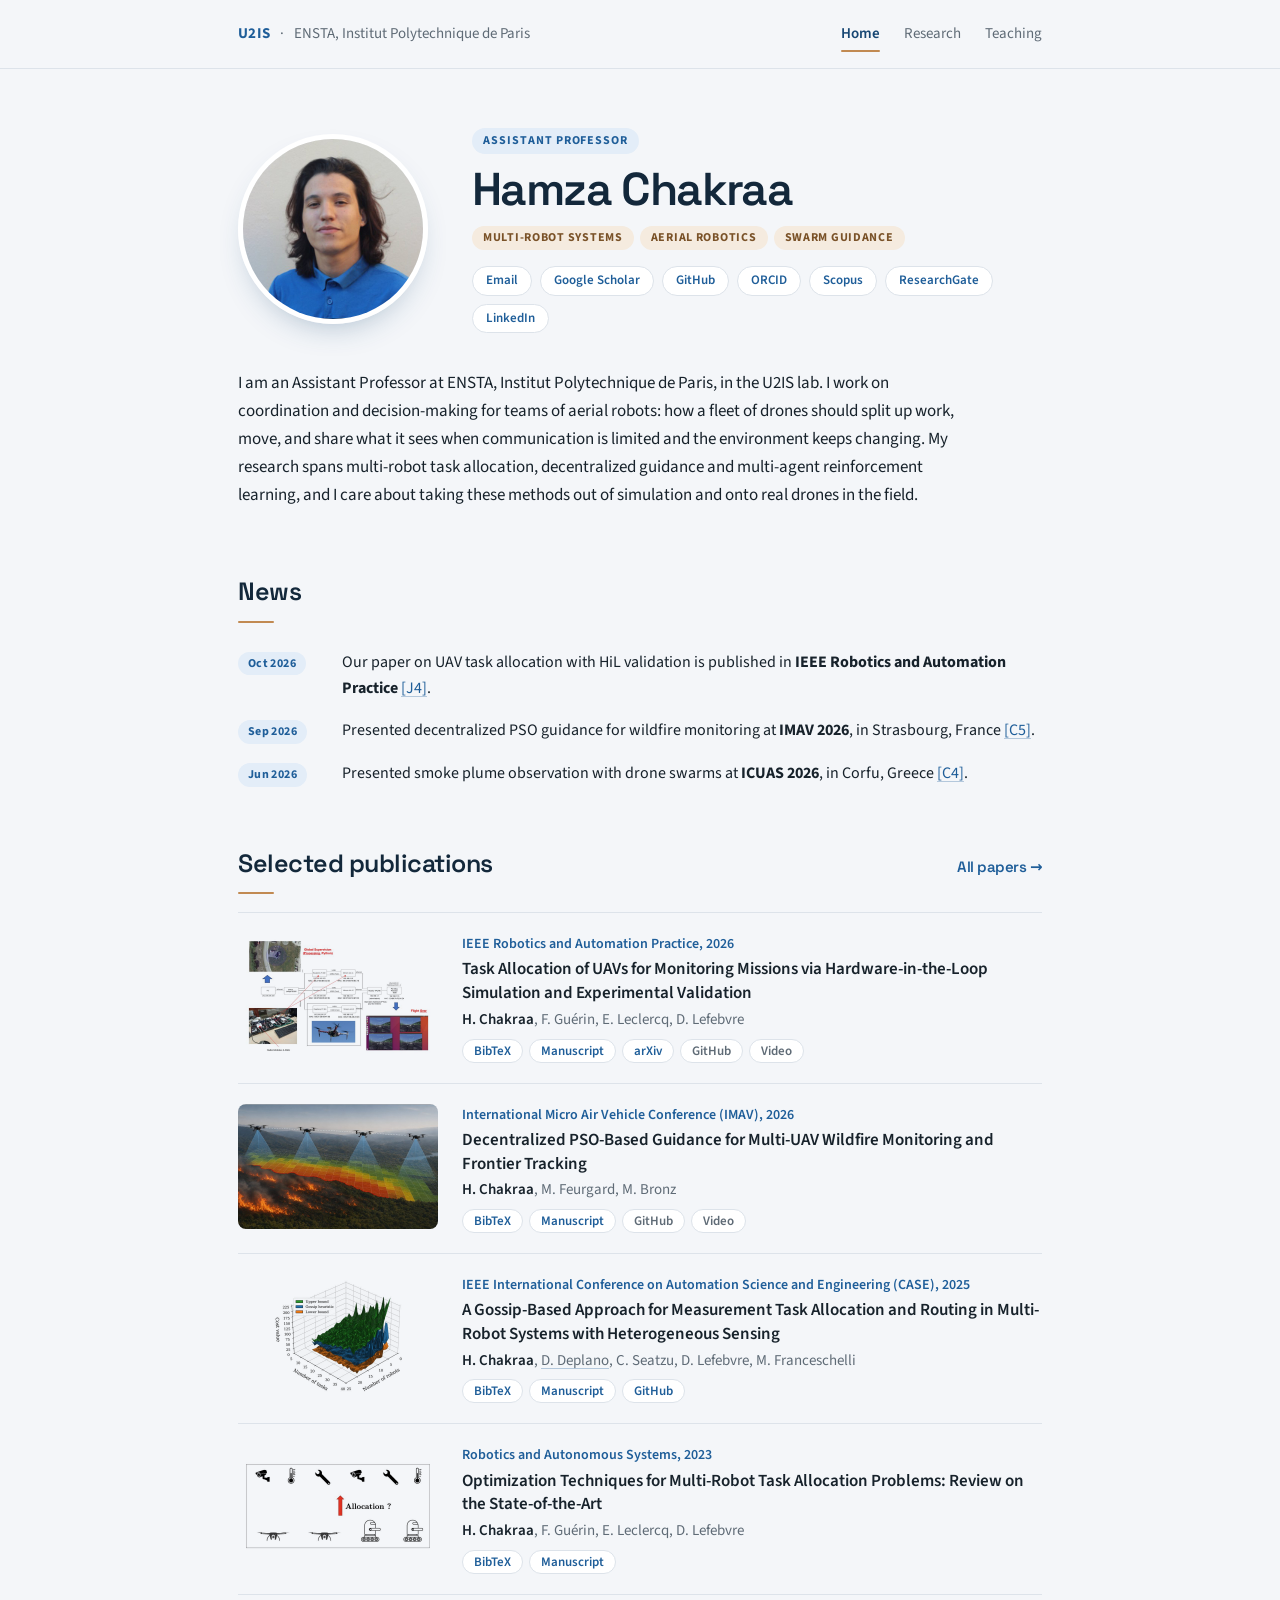
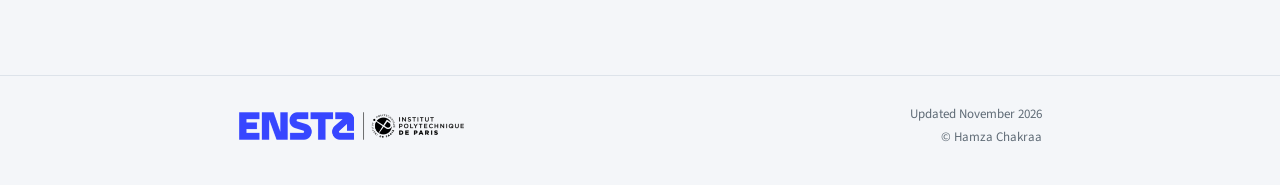
==== commit c9473808: "update" ====
--- a/index.html
+++ b/index.html
@@ -14,8 +14,8 @@
 <meta property="og:image" content="https://hamzachakraa.github.io/images/hamza.jpg">
 <meta name="twitter:card" content="summary">
 <meta name="theme-color" content="#f4f6f9">
-<link rel="stylesheet" href="style.css?v=34">
-<script src="pubs.js?v=26" defer></script>
+<link rel="stylesheet" href="style.css?v=38">
+<script src="pubs.js?v=28" defer></script>
 <script type="application/ld+json">{"@context": "https://schema.org", "@type": "Person", "name": "Hamza Chakraa", "jobTitle": "Assistant Professor", "affiliation": {"@type": "Organization", "name": "ENSTA, Institut Polytechnique de Paris", "url": "https://www.ensta.fr/"}, "email": "mailto:hamza.chakraa@ensta.fr", "image": "https://hamzachakraa.github.io/images/hamza.jpg", "url": "https://hamzachakraa.github.io/", "sameAs": ["https://scholar.google.com/citations?user=-qgxQ_IAAAAJ", "https://orcid.org/0000-0002-8776-4235", "https://github.com/hamzachakraa", "https://www.scopus.com/authid/detail.uri?authorId=58519521500", "https://www.researchgate.net/profile/Hamza-Chakraa", "https://www.linkedin.com/in/hamzachakraa/"]}</script>
 </head>
 <body>
@@ -43,7 +43,7 @@
     <div class="profile-text">
       <p class="role">Assistant Professor</p>
       <h1>Hamza Chakraa</h1>
-      <p class="tags">Aerial Robotics · Multi-Robot Task Allocation · Swarm Guidance · MARL</p>
+      <p class="tags"><span class="tag">Multi-Robot Systems</span><span class="tag">Aerial Robotics</span><span class="tag">Swarm Guidance</span></p>
       <p class="links">
         <a href="mailto:hamza.chakraa@ensta.fr">Email</a>
         <a href="https://scholar.google.com/citations?user=-qgxQ_IAAAAJ" target="_blank" rel="noopener">Google Scholar</a>
--- a/style.css
+++ b/style.css
@@ -10,9 +10,9 @@
   --text: #17222b;
   --muted: #5f6b76;
   --line: #dde3ea;
-  --accent: #245b78;
-  --accent-dark: #173f57;
-  --accent-soft: #e3edf3;
+  --accent: #1f5e99;
+  --accent-dark: #164673;
+  --accent-soft: #e3edf8;
   --warm: #c18a52;
   --link: var(--accent);
   --display: "Space Grotesk", "Source Sans 3", system-ui, sans-serif;
@@ -30,7 +30,7 @@
 main { flex: 1 0 auto; width: 100%; }
 .container { max-width: 860px; margin: 0 auto; padding: 0 28px; }
 h1, h2, h3, p { margin: 0; }
-a { color: var(--link); text-decoration: underline; text-decoration-color: rgba(36,91,120,.3); text-decoration-thickness: 1px; text-underline-offset: 3px; transition: text-decoration-color .15s; }
+a { color: var(--link); text-decoration: underline; text-decoration-color: rgba(31,94,153,.3); text-decoration-thickness: 1px; text-underline-offset: 3px; transition: text-decoration-color .15s; }
 a:hover { color: var(--accent-dark); text-decoration-color: currentColor; }
 a:focus-visible, button:focus-visible { outline: 2px solid var(--text); outline-offset: 3px; border-radius: 2px; }
 ::selection { background: var(--accent); color: #fff; }
@@ -90,7 +90,7 @@
 .coauthor { color: inherit; }
 
 .actions { display: flex; flex-wrap: wrap; gap: 4px 14px; }
-.actions button, .actions a { font: 400 14px var(--sans); padding: 0; border: 0; background: none; color: var(--text); text-decoration: underline; text-decoration-color: rgba(36,91,120,.3); text-underline-offset: 3px; cursor: pointer; }
+.actions button, .actions a { font: 400 14px var(--sans); padding: 0; border: 0; background: none; color: var(--text); text-decoration: underline; text-decoration-color: rgba(31,94,153,.3); text-underline-offset: 3px; cursor: pointer; }
 .actions button:hover, .actions a:hover, .actions button.on { text-decoration-color: var(--text); }
 .actions .todo { color: var(--muted); }
 pre.bib { margin: 10px 0 0; padding: 10px 12px; font-size: 12px; line-height: 1.45; background: #efe9dc; border-radius: 3px; overflow-x: auto; white-space: pre; }
@@ -151,26 +151,26 @@
 .site-nav a[aria-current="page"]::after { content: ""; position: absolute; left: 0; right: 0; bottom: -2px; height: 2px; border-radius: 2px; background: var(--warm); }
 
 .profile { grid-template-columns: 190px 1fr; gap: 44px; }
-.photo { width: 190px; height: 190px; border-radius: 50%; border: 5px solid var(--surface); box-shadow: 0 14px 34px -18px rgba(23,63,87,.45); }
+.photo { width: 190px; height: 190px; border-radius: 50%; border: 5px solid var(--surface); box-shadow: 0 14px 34px -18px rgba(22,70,115,.45); }
 .role { display: inline-block; font-size: 12px; font-weight: 700; letter-spacing: .08em; text-transform: uppercase; color: var(--accent); background: var(--accent-soft); padding: 3px 11px; border-radius: 999px; margin-bottom: 10px; }
-.profile h1 { font-family: var(--display); font-weight: 600; font-size: 46px; letter-spacing: -.035em; color: #142f3e; }
+.profile h1 { font-family: var(--display); font-weight: 600; font-size: 46px; letter-spacing: -.035em; color: #13283b; }
 .tags { color: var(--muted); }
 .links a { text-decoration: none; font-weight: 600; color: var(--accent); }
 .links a:hover { color: var(--accent-dark); text-decoration: underline; }
 
-h2 { font-family: var(--display); font-size: 25px; letter-spacing: -.02em; color: #142f3e; position: relative; padding-bottom: 10px; }
+h2 { font-family: var(--display); font-size: 25px; letter-spacing: -.02em; color: #13283b; position: relative; padding-bottom: 10px; }
 h2::after { content: ""; position: absolute; left: 0; bottom: 0; width: 36px; height: 2px; border-radius: 2px; background: var(--warm); }
 h3 { color: var(--accent); }
 .more { color: var(--accent); text-decoration: none; font-weight: 600; }
 .more:hover { text-decoration: underline; }
-.page-head h1, .page-title { font-family: var(--display); font-weight: 600; letter-spacing: -.03em; color: #142f3e; }
+.page-head h1, .page-title { font-family: var(--display); font-weight: 600; letter-spacing: -.03em; color: #13283b; }
 
 .news-list time { justify-self: start; font-size: 12px; font-weight: 700; letter-spacing: .03em; color: var(--accent); background: var(--accent-soft); padding: 2px 10px; border-radius: 999px; }
 .news-list li { padding: 8px 0; align-items: baseline; }
 
 .sel { border-top-color: var(--line); }
 .sel:last-child { border-bottom-color: var(--line); }
-.sel .page { background: var(--surface); border-radius: 8px; box-shadow: 0 8px 20px -14px rgba(23,63,87,.4); transition: transform .18s; }
+.sel .page { background: var(--surface); border-radius: 8px; box-shadow: 0 8px 20px -14px rgba(22,70,115,.4); transition: transform .18s; }
 .sel:hover .page { transform: scale(1.02); }
 .badge { color: var(--accent); font-weight: 600; }
 .sel h3 a:hover, .pub-list .t a:hover { color: var(--accent); text-decoration: none; }
@@ -184,12 +184,12 @@
 .pub-list li:target { background: var(--accent-soft); }
 
 .chips { display: flex; flex-wrap: wrap; gap: 8px; }
-.chips li { padding: 5px 13px; font-size: 15px; border-radius: 999px; background: var(--accent-soft); color: #1f4d66; }
+.chips li { padding: 5px 13px; font-size: 15px; border-radius: 999px; background: var(--accent-soft); color: #1d4f80; }
 .two-col > div:nth-child(2) .chips li { background: #f5ebdf; color: #7a5228; }
-.empty { padding: 22px; text-align: center; border: 1px dashed #c9d3dd; border-radius: 10px; }
+.empty { padding: 22px; text-align: center; border: 1px dashed #c7d4e2; border-radius: 10px; }
 
 .people li { border-top-color: var(--line); }
-.people b { color: #142f3e; }
+.people b { color: #13283b; }
 
 .site-footer { background: var(--bg); }
 
@@ -202,7 +202,7 @@
 .pub-search { width: 100%; max-width: 420px; margin: 0 0 8px; padding: 9px 14px; font: 400 15px var(--sans); color: var(--text); background: var(--surface); border: 1px solid var(--line); border-radius: 999px; outline: none; transition: border-color .15s, box-shadow .15s; }
 .pub-search:focus { border-color: var(--accent); box-shadow: 0 0 0 3px var(--accent-soft); }
 .pub-year { padding-top: 28px; }
-.pub-year h3 { font-family: var(--display); font-size: 18px; letter-spacing: 0; text-transform: none; color: #142f3e; margin-bottom: 4px; }
+.pub-year h3 { font-family: var(--display); font-size: 18px; letter-spacing: 0; text-transform: none; color: #13283b; margin-bottom: 4px; }
 .pub-list li { display: block; padding: 16px 0; scroll-margin-top: 24px; }
 .pub-list li:target { background: var(--accent-soft); box-shadow: -12px 0 0 var(--accent-soft), 12px 0 0 var(--accent-soft); }
 .pub-meta { font-size: 13px; color: var(--accent); font-weight: 600; margin-bottom: 4px; }
@@ -220,3 +220,10 @@
 .sel .page:has(img) .mock { display: none; }
 .foot { align-items: center; }
 .foot-right { display: grid; justify-items: end; gap: 2px; }
+
+.links { gap: 8px; margin-top: 16px; }
+.links a { font-size: 13px; font-weight: 600; text-decoration: none; color: var(--accent); background: var(--surface); border: 1px solid var(--line); padding: 3px 13px; border-radius: 999px; transition: all .15s; }
+.links a:hover { color: #fff; background: var(--accent); border-color: var(--accent); text-decoration: none; }
+
+.tags { display: flex; flex-wrap: wrap; gap: 6px; margin-top: 12px; }
+.tag { padding: 2px 11px; font-size: 12px; font-weight: 700; letter-spacing: .06em; text-transform: uppercase; border-radius: 999px; color: #7a5228; background: #f5ebdf; }
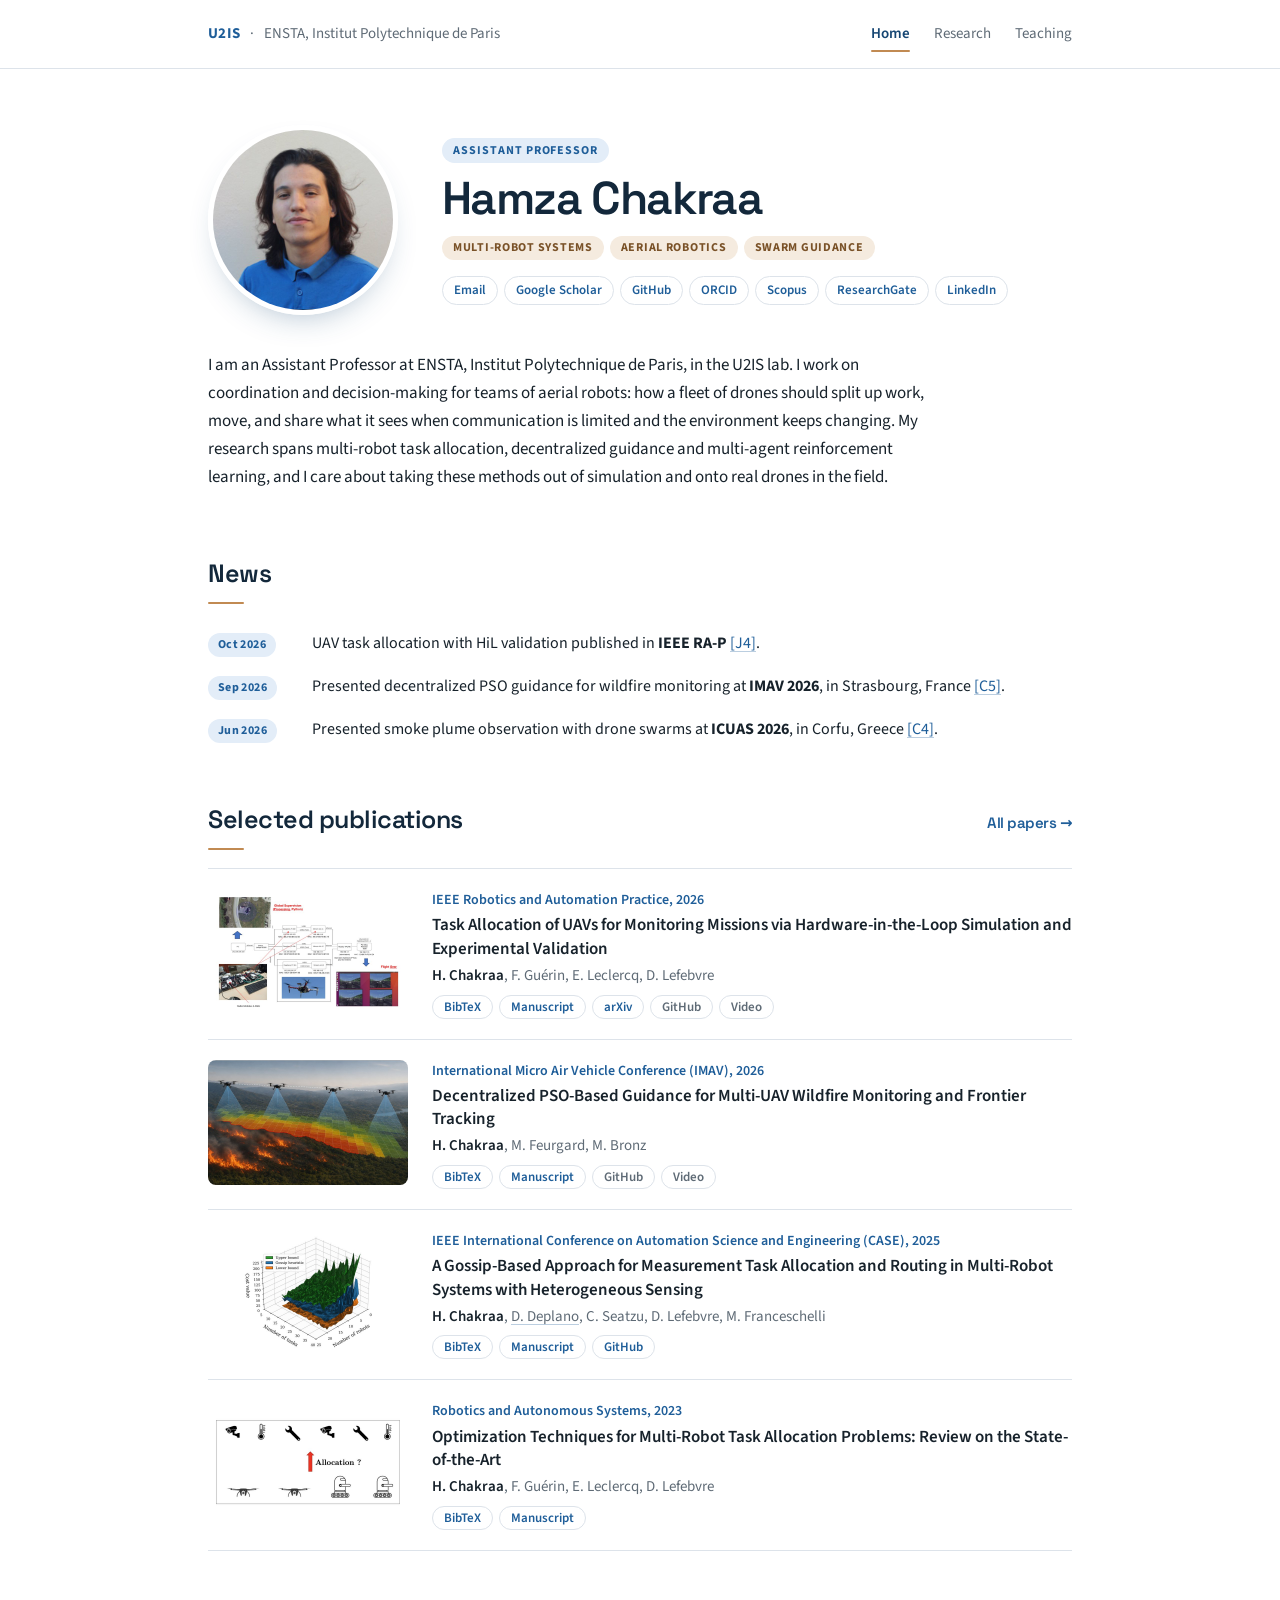
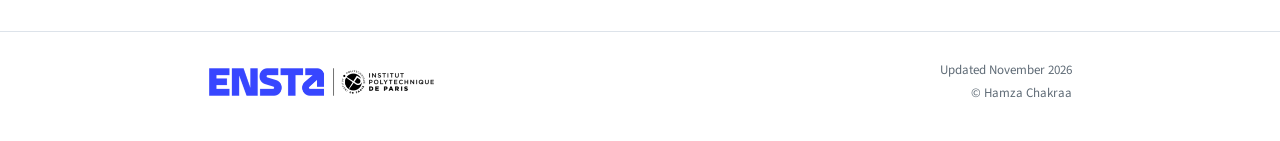
==== commit 9ef092ad: "update" ====
--- a/index.html
+++ b/index.html
@@ -13,8 +13,8 @@
 <meta property="og:url" content="https://hamzachakraa.github.io/">
 <meta property="og:image" content="https://hamzachakraa.github.io/images/hamza.jpg">
 <meta name="twitter:card" content="summary">
-<meta name="theme-color" content="#f4f6f9">
-<link rel="stylesheet" href="style.css?v=38">
+<meta name="theme-color" content="#ffffff">
+<link rel="stylesheet" href="style.css?v=39">
 <script src="pubs.js?v=28" defer></script>
 <script type="application/ld+json">{"@context": "https://schema.org", "@type": "Person", "name": "Hamza Chakraa", "jobTitle": "Assistant Professor", "affiliation": {"@type": "Organization", "name": "ENSTA, Institut Polytechnique de Paris", "url": "https://www.ensta.fr/"}, "email": "mailto:hamza.chakraa@ensta.fr", "image": "https://hamzachakraa.github.io/images/hamza.jpg", "url": "https://hamzachakraa.github.io/", "sameAs": ["https://scholar.google.com/citations?user=-qgxQ_IAAAAJ", "https://orcid.org/0000-0002-8776-4235", "https://github.com/hamzachakraa", "https://www.scopus.com/authid/detail.uri?authorId=58519521500", "https://www.researchgate.net/profile/Hamza-Chakraa", "https://www.linkedin.com/in/hamzachakraa/"]}</script>
 </head>
@@ -63,7 +63,7 @@
   <section id="news">
     <h2>News</h2>
     <ul class="news-list">
-      <li><time datetime="2026-10">Oct 2026</time><p>Our paper on UAV task allocation with HiL validation is published in <strong>IEEE Robotics and Automation Practice</strong> <a href="research.html#J4">[J4]</a>.</p></li>
+      <li><time datetime="2026-10">Oct 2026</time><p>UAV task allocation with HiL validation published in <strong>IEEE RA-P</strong> <a href="research.html#J4">[J4]</a>.</p></li>
       <li><time datetime="2026-09">Sep 2026</time><p>Presented decentralized PSO guidance for wildfire monitoring at <strong>IMAV 2026</strong>, in Strasbourg, France <a href="research.html#C5">[C5]</a>.</p></li>
       <li><time datetime="2026-06">Jun 2026</time><p>Presented smoke plume observation with drone swarms at <strong>ICUAS 2026</strong>, in Corfu, Greece <a href="research.html#C4">[C4]</a>.</p></li>
     </ul>
--- a/style.css
+++ b/style.css
@@ -5,7 +5,7 @@
 @font-face { font-family: "Source Sans 3"; font-weight: 700; font-display: swap; src: url(fonts/source-sans-3-latin-700-normal.woff2) format("woff2"); }
 
 :root {
-  --bg: #f4f6f9;
+  --bg: #ffffff;
   --surface: #ffffff;
   --text: #17222b;
   --muted: #5f6b76;
@@ -227,3 +227,7 @@
 
 .tags { display: flex; flex-wrap: wrap; gap: 6px; margin-top: 12px; }
 .tag { padding: 2px 11px; font-size: 12px; font-weight: 700; letter-spacing: .06em; text-transform: uppercase; border-radius: 999px; color: #7a5228; background: #f5ebdf; }
+
+.container { max-width: 920px; }
+.links { gap: 6px; flex-wrap: wrap; }
+.links a { padding: 3px 11px; }
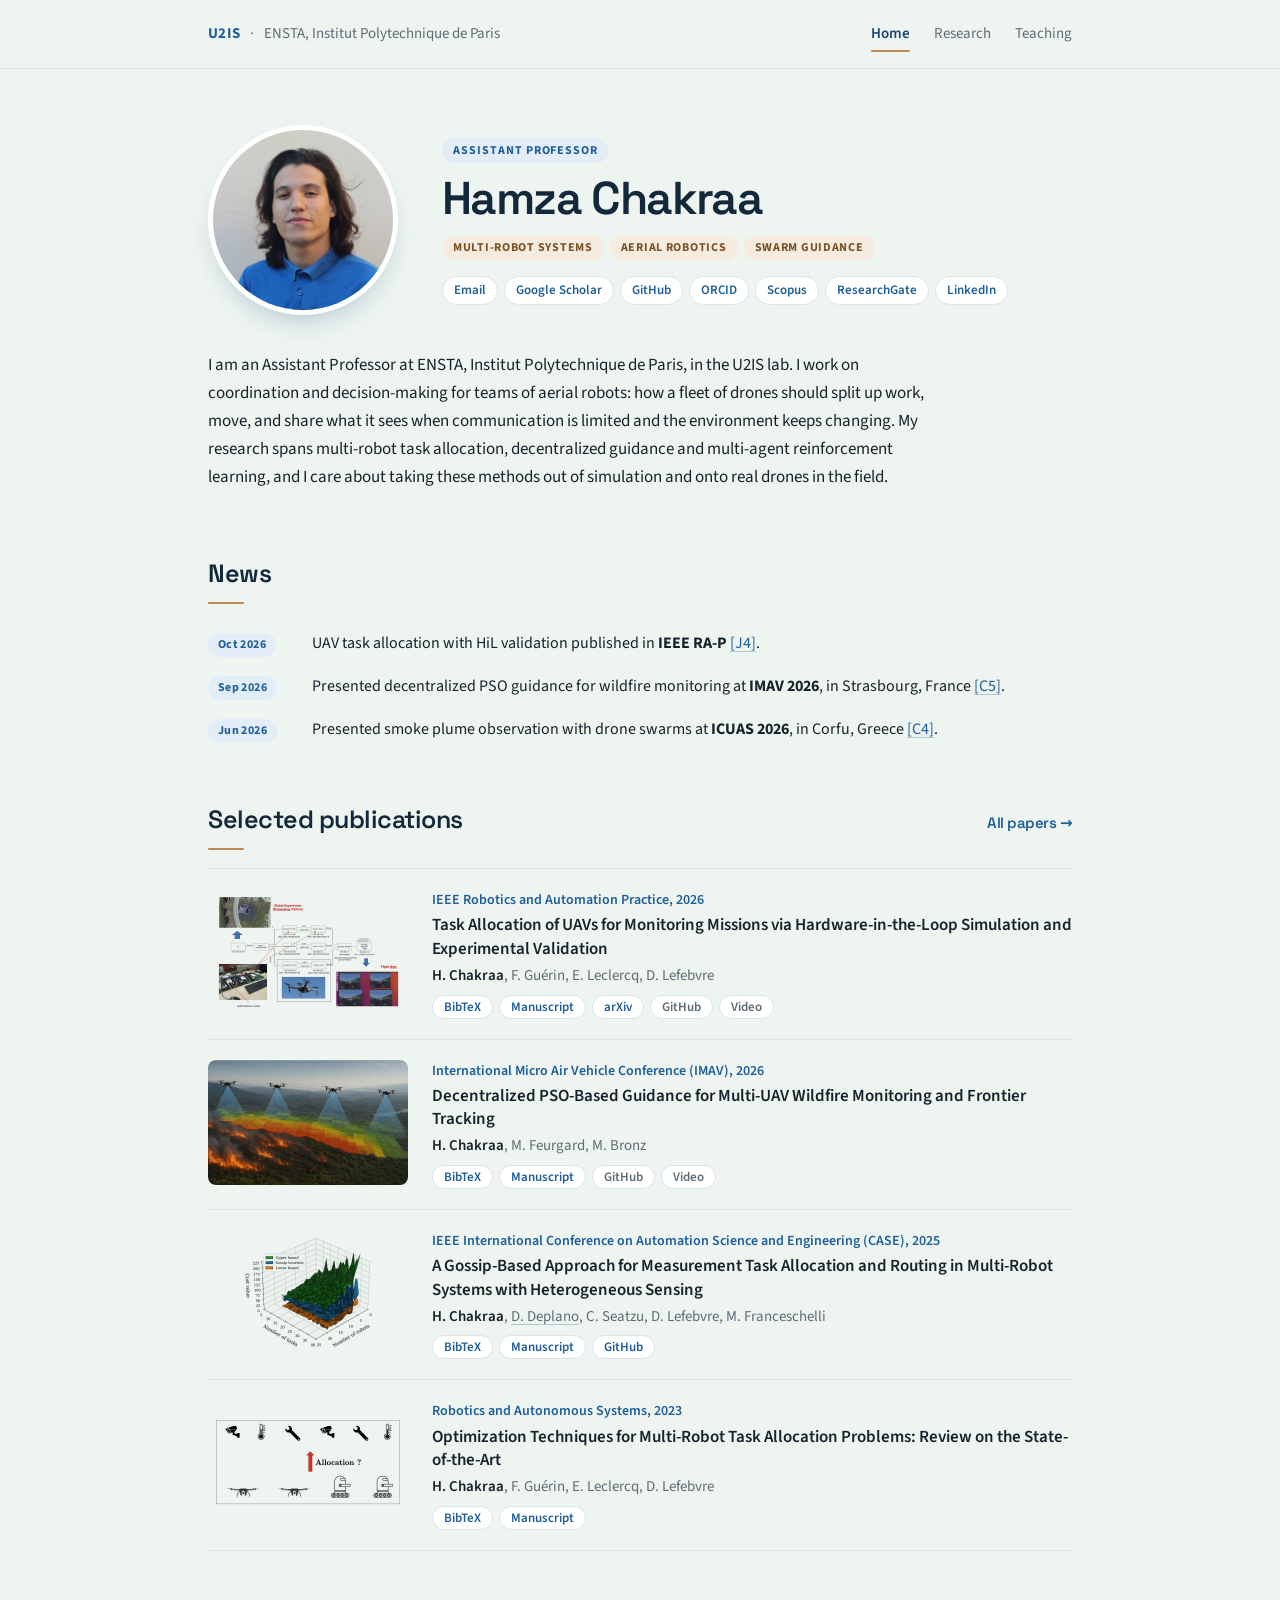
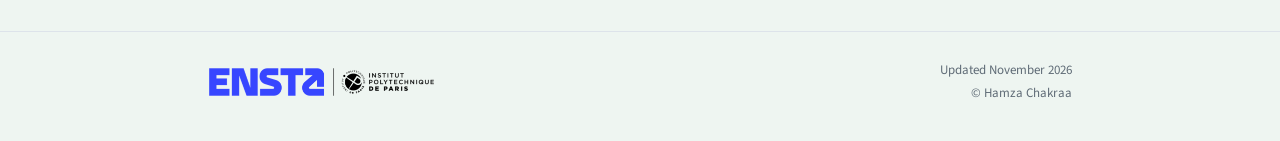
==== commit ed73afbb: "update" ====
--- a/index.html
+++ b/index.html
@@ -13,8 +13,8 @@
 <meta property="og:url" content="https://hamzachakraa.github.io/">
 <meta property="og:image" content="https://hamzachakraa.github.io/images/hamza.jpg">
 <meta name="twitter:card" content="summary">
-<meta name="theme-color" content="#ffffff">
-<link rel="stylesheet" href="style.css?v=39">
+<meta name="theme-color" content="#eef5f1">
+<link rel="stylesheet" href="style.css?v=40">
 <script src="pubs.js?v=28" defer></script>
 <script type="application/ld+json">{"@context": "https://schema.org", "@type": "Person", "name": "Hamza Chakraa", "jobTitle": "Assistant Professor", "affiliation": {"@type": "Organization", "name": "ENSTA, Institut Polytechnique de Paris", "url": "https://www.ensta.fr/"}, "email": "mailto:hamza.chakraa@ensta.fr", "image": "https://hamzachakraa.github.io/images/hamza.jpg", "url": "https://hamzachakraa.github.io/", "sameAs": ["https://scholar.google.com/citations?user=-qgxQ_IAAAAJ", "https://orcid.org/0000-0002-8776-4235", "https://github.com/hamzachakraa", "https://www.scopus.com/authid/detail.uri?authorId=58519521500", "https://www.researchgate.net/profile/Hamza-Chakraa", "https://www.linkedin.com/in/hamzachakraa/"]}</script>
 </head>
--- a/style.css
+++ b/style.css
@@ -5,7 +5,7 @@
 @font-face { font-family: "Source Sans 3"; font-weight: 700; font-display: swap; src: url(fonts/source-sans-3-latin-700-normal.woff2) format("woff2"); }
 
 :root {
-  --bg: #ffffff;
+  --bg: #eef5f1;
   --surface: #ffffff;
   --text: #17222b;
   --muted: #5f6b76;
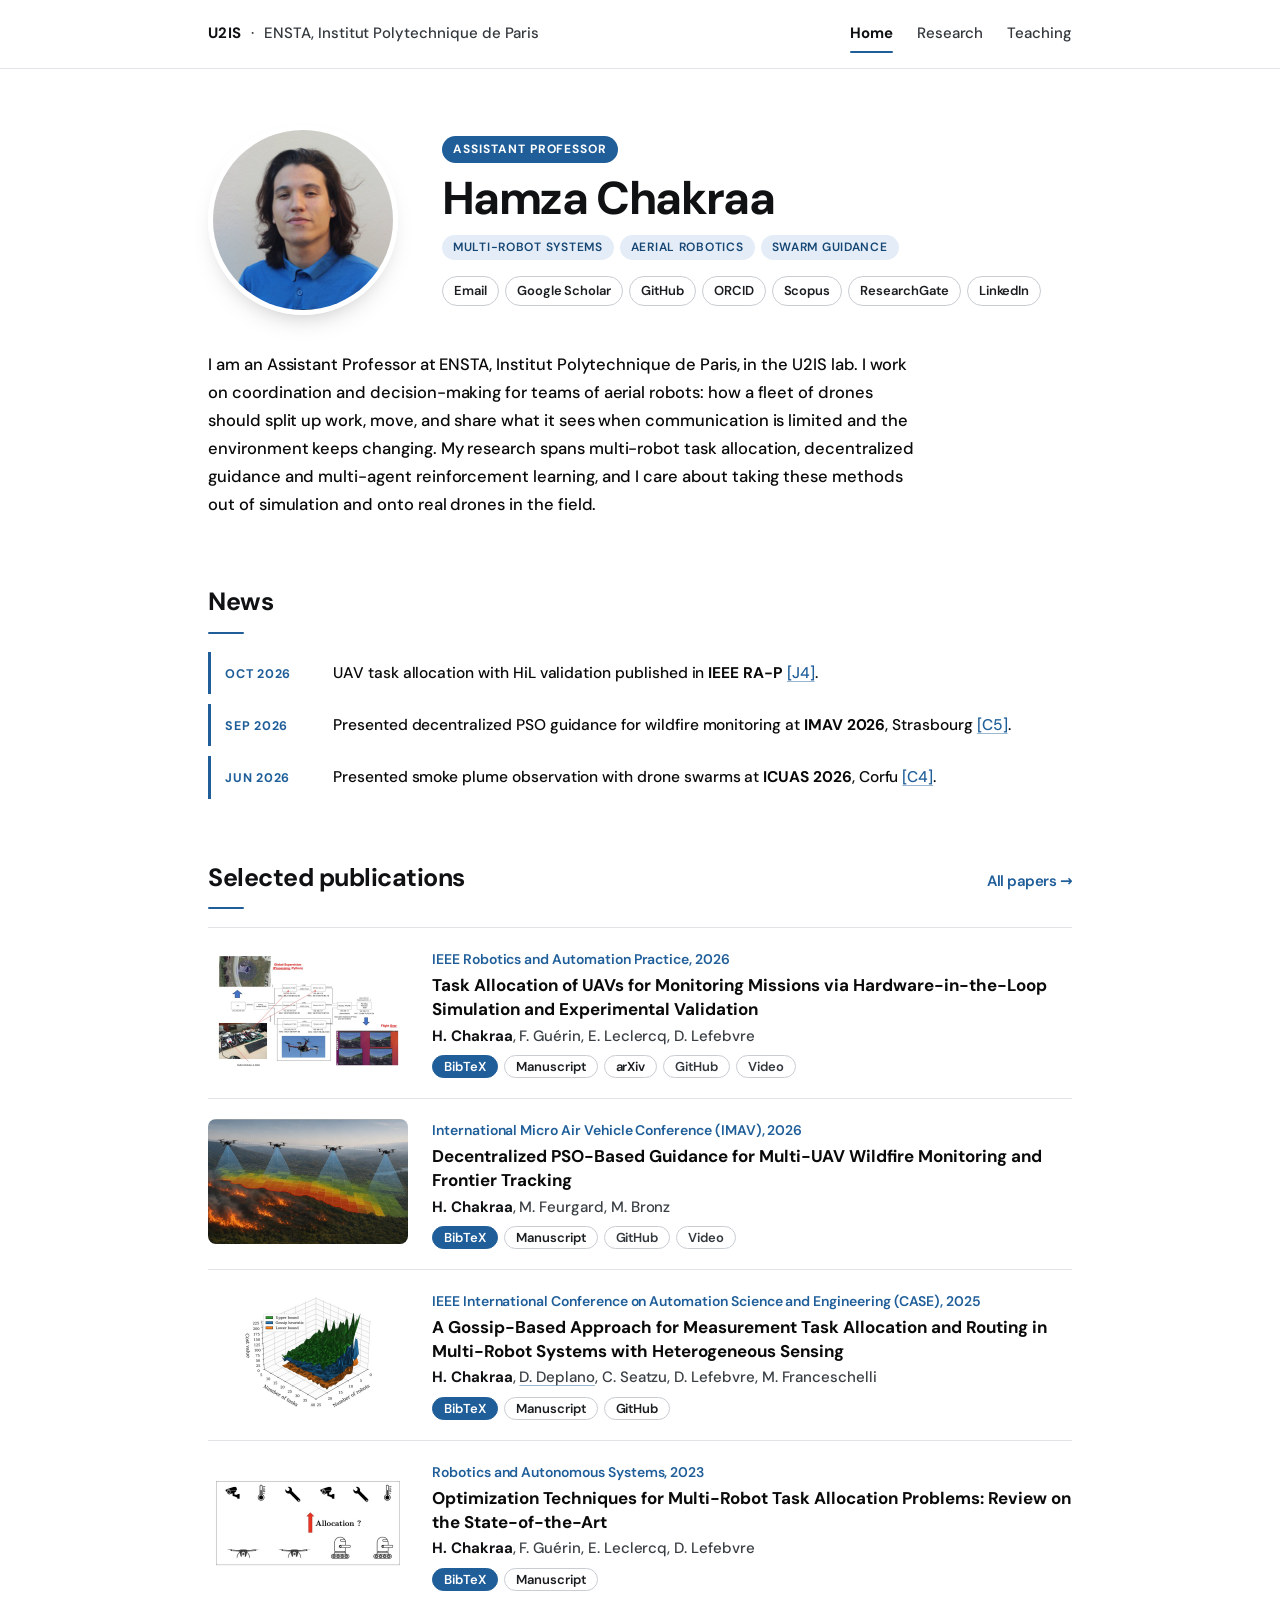
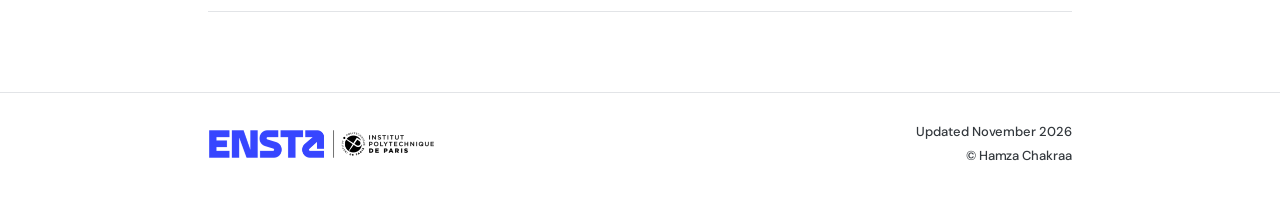
==== commit 0d7a2041: "update" ====
--- a/index.html
+++ b/index.html
@@ -13,8 +13,8 @@
 <meta property="og:url" content="https://hamzachakraa.github.io/">
 <meta property="og:image" content="https://hamzachakraa.github.io/images/hamza.jpg">
 <meta name="twitter:card" content="summary">
-<meta name="theme-color" content="#eef5f1">
-<link rel="stylesheet" href="style.css?v=40">
+<meta name="theme-color" content="#ffffff">
+<link rel="stylesheet" href="style.css?v=43">
 <script src="pubs.js?v=28" defer></script>
 <script type="application/ld+json">{"@context": "https://schema.org", "@type": "Person", "name": "Hamza Chakraa", "jobTitle": "Assistant Professor", "affiliation": {"@type": "Organization", "name": "ENSTA, Institut Polytechnique de Paris", "url": "https://www.ensta.fr/"}, "email": "mailto:hamza.chakraa@ensta.fr", "image": "https://hamzachakraa.github.io/images/hamza.jpg", "url": "https://hamzachakraa.github.io/", "sameAs": ["https://scholar.google.com/citations?user=-qgxQ_IAAAAJ", "https://orcid.org/0000-0002-8776-4235", "https://github.com/hamzachakraa", "https://www.scopus.com/authid/detail.uri?authorId=58519521500", "https://www.researchgate.net/profile/Hamza-Chakraa", "https://www.linkedin.com/in/hamzachakraa/"]}</script>
 </head>
@@ -64,8 +64,8 @@
     <h2>News</h2>
     <ul class="news-list">
       <li><time datetime="2026-10">Oct 2026</time><p>UAV task allocation with HiL validation published in <strong>IEEE RA-P</strong> <a href="research.html#J4">[J4]</a>.</p></li>
-      <li><time datetime="2026-09">Sep 2026</time><p>Presented decentralized PSO guidance for wildfire monitoring at <strong>IMAV 2026</strong>, in Strasbourg, France <a href="research.html#C5">[C5]</a>.</p></li>
-      <li><time datetime="2026-06">Jun 2026</time><p>Presented smoke plume observation with drone swarms at <strong>ICUAS 2026</strong>, in Corfu, Greece <a href="research.html#C4">[C4]</a>.</p></li>
+      <li><time datetime="2026-09">Sep 2026</time><p>Presented decentralized PSO guidance for wildfire monitoring at <strong>IMAV 2026</strong>, Strasbourg <a href="research.html#C5">[C5]</a>.</p></li>
+      <li><time datetime="2026-06">Jun 2026</time><p>Presented smoke plume observation with drone swarms at <strong>ICUAS 2026</strong>, Corfu <a href="research.html#C4">[C4]</a>.</p></li>
     </ul>
   </section>
 
--- a/style.css
+++ b/style.css
@@ -1,3 +1,7 @@
+@font-face { font-family: "DM Sans"; font-weight: 400; font-display: swap; src: url(fonts/dm-sans-latin-400-normal.woff2) format("woff2"); }
+@font-face { font-family: "DM Sans"; font-weight: 500; font-display: swap; src: url(fonts/dm-sans-latin-500-normal.woff2) format("woff2"); }
+@font-face { font-family: "DM Sans"; font-weight: 600; font-display: swap; src: url(fonts/dm-sans-latin-600-normal.woff2) format("woff2"); }
+@font-face { font-family: "DM Sans"; font-weight: 700; font-display: swap; src: url(fonts/dm-sans-latin-700-normal.woff2) format("woff2"); }
 @font-face { font-family: "Space Grotesk"; font-weight: 600; font-display: swap; src: url(fonts/space-grotesk-latin-600-normal.woff2) format("woff2"); }
 @font-face { font-family: "Source Sans 3"; font-weight: 400; font-display: swap; src: url(fonts/source-sans-3-latin-400-normal.woff2) format("woff2"); }
 @font-face { font-family: "Source Sans 3"; font-weight: 400; font-style: italic; font-display: swap; src: url(fonts/source-sans-3-latin-400-italic.woff2) format("woff2"); }
@@ -231,3 +235,51 @@
 .container { max-width: 920px; }
 .links { gap: 6px; flex-wrap: wrap; }
 .links a { padding: 3px 11px; }
+
+:root { --bg:#f3f4f5; --surface:#ffffff; --text:#0f1113; --muted:#3d4247; --line:#d9dcdf;
+  --accent:#1f5e99; --accent-dark:#164673; --accent-soft:#e4edf7; --warm:#1f5e99;
+  --sans:"DM Sans", system-ui, sans-serif; }
+body { font-family:var(--sans); font-size:16.5px; line-height:1.7; letter-spacing:-.003em; -webkit-font-smoothing:auto; }
+.site-header { background:#ffffff; border-bottom:1px solid var(--line); }
+.u2is-text { color:#0f1113; }
+.brand-inst { color:#3d4247; }
+.site-nav a { color:#3d4247; font-weight:500; } .site-nav a:hover { color:#1f5e99; }
+.site-nav a[aria-current="page"] { color:#0f1113; font-weight:600; }
+.site-nav a[aria-current="page"]::after { background:#1f5e99; }
+.profile h1, h2, .page-head h1, .page-title, .pub-year h3, .people b { color:#0f1113; }
+.role { color:#fff; background:#1f5e99; }
+.tag, .two-col > div:nth-child(2) .chips li, .chips li { color:#164673; background:#e4edf7; }
+.tags, .tag { font-weight:600; }
+.photo { border-color:#fff; box-shadow:0 12px 28px -16px rgba(0,0,0,.35); }
+.links a, .actions button, .actions a { color:#1b1e21; background:#fff; border-color:#cdd1d5; font-weight:500; }
+.links a:hover, .actions button:hover, .actions a:hover, .actions button.on { color:#fff; background:#1f5e99; border-color:#1f5e99; }
+.actions .bib-btn { color:#fff; background:#1f5e99; border-color:#1f5e99; }
+.news-list time { color:#1f5e99; background:transparent; padding:0; font-size:12.5px; font-weight:700; letter-spacing:.06em; text-transform:uppercase; }
+.news-list li { border-left:3px solid #1f5e99; padding-left:14px; margin-bottom:10px; }
+.news-list p, .bio p { color:#1b1e21; }
+.authors { color:#4a5056; } .authors .me { color:#0f1113; }
+.badge, .pub-meta, .more { color:#1f5e99; }
+.pub-type, .t-conference .pub-type, .t-thesis .pub-type { color:#164673; background:#e4edf7; }
+.site-footer { background:#ffffff; border-top:1px solid var(--line); }
+.foot { color:#3d4247; }
+a { text-decoration-color: color-mix(in srgb, #1f5e99 45%, transparent); }
+
+:root { --sans:"DM Sans", system-ui, sans-serif; --display:"DM Sans", system-ui, sans-serif; }
+.profile h1, h2, .page-head h1, .page-title, .pub-year h3, .site-title { font-family:var(--display); font-weight:700; }
+.news-list li { grid-template-columns: 92px 1fr; }
+.news-list p { font-size:15.5px; }
+
+:root { --bg:#ffffff; --text:#0a0a0a; --muted:#33383d; --line:#e2e4e7; }
+body { font-weight:500; color:var(--text); -webkit-font-smoothing:antialiased; }
+.bio p, .news-list p { color:#0a0a0a; }
+.news-list strong, .bio strong { font-weight:700; }
+.authors { color:#3a3f44; font-weight:500; }
+.authors .me { font-weight:700; }
+.sel h3, .pub-list .t { font-weight:700; }
+.pub-list .venue, .tags, .brand-inst, .site-nav a, .foot { color:#33383d; }
+.site-nav a { font-weight:500; }
+.site-nav a[aria-current="page"] { font-weight:700; }
+.links a, .actions button, .actions a { font-weight:600; border-color:#c9cdd2; }
+.chips li { font-weight:500; }
+.empty { border-color:#cfd4d9; background:#ffffff; }
+.pub-search { border-color:#c9cdd2; }
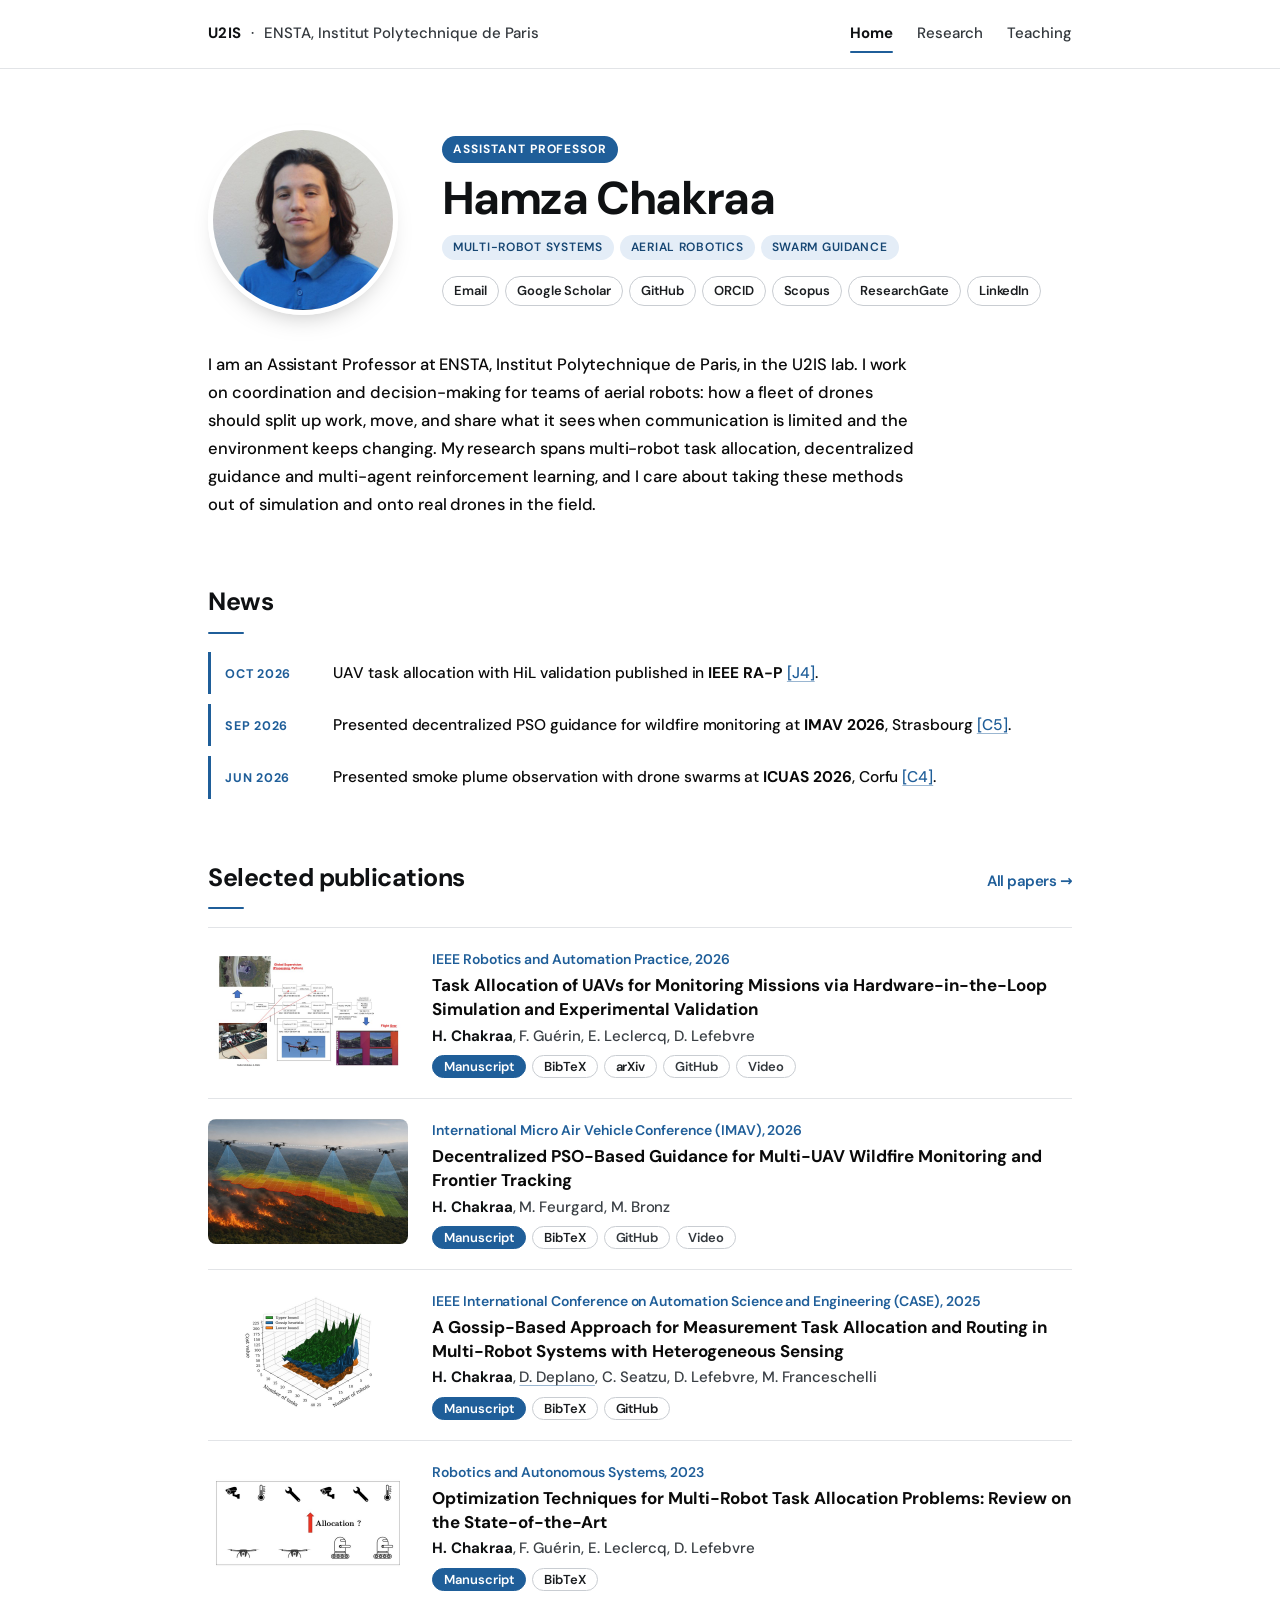
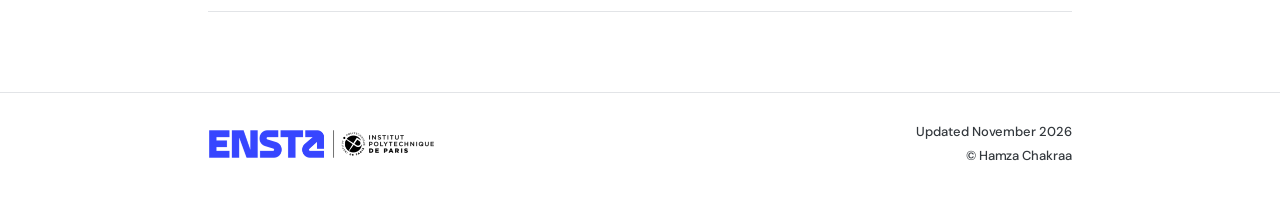
==== commit 2bfbebee: "update" ====
--- a/index.html
+++ b/index.html
@@ -14,8 +14,8 @@
 <meta property="og:image" content="https://hamzachakraa.github.io/images/hamza.jpg">
 <meta name="twitter:card" content="summary">
 <meta name="theme-color" content="#ffffff">
-<link rel="stylesheet" href="style.css?v=43">
-<script src="pubs.js?v=28" defer></script>
+<link rel="stylesheet" href="style.css?v=44">
+<script src="pubs.js?v=30" defer></script>
 <script type="application/ld+json">{"@context": "https://schema.org", "@type": "Person", "name": "Hamza Chakraa", "jobTitle": "Assistant Professor", "affiliation": {"@type": "Organization", "name": "ENSTA, Institut Polytechnique de Paris", "url": "https://www.ensta.fr/"}, "email": "mailto:hamza.chakraa@ensta.fr", "image": "https://hamzachakraa.github.io/images/hamza.jpg", "url": "https://hamzachakraa.github.io/", "sameAs": ["https://scholar.google.com/citations?user=-qgxQ_IAAAAJ", "https://orcid.org/0000-0002-8776-4235", "https://github.com/hamzachakraa", "https://www.scopus.com/authid/detail.uri?authorId=58519521500", "https://www.researchgate.net/profile/Hamza-Chakraa", "https://www.linkedin.com/in/hamzachakraa/"]}</script>
 </head>
 <body>
--- a/style.css
+++ b/style.css
@@ -283,3 +283,21 @@
 .chips li { font-weight:500; }
 .empty { border-color:#cfd4d9; background:#ffffff; }
 .pub-search { border-color:#c9cdd2; }
+
+.actions a.ms { color:#fff; background:var(--accent); border-color:var(--accent); }
+.actions a.ms:hover { background:var(--accent-dark); border-color:var(--accent-dark); }
+.actions .bib-btn { color:#1b1e21; background:#fff; border-color:#c9cdd2; }
+.actions .bib-btn:hover, .actions .bib-btn.on { color:#fff; background:var(--accent); border-color:var(--accent); }
+.pub-meta { font-size:13.5px; }
+
+.themes { display:grid; grid-template-columns:repeat(3, minmax(0,1fr)); gap:14px; }
+.theme { padding:18px 18px 16px; background:#fff; border:1px solid var(--line); border-radius:10px; transition:border-color .15s, box-shadow .15s, transform .15s; }
+.theme:hover { border-color:var(--accent); box-shadow:0 10px 24px -18px rgba(22,70,115,.5); transform:translateY(-2px); }
+.theme h4 { margin:0 0 6px; font-size:16px; font-weight:700; color:#0a0a0a; }
+.theme h4::before { content:""; display:block; width:22px; height:3px; border-radius:2px; background:var(--accent); margin-bottom:12px; }
+.theme p { margin:0; font-size:14.5px; line-height:1.55; color:#3a3f44; }
+.apps { margin-top:18px; font-size:15px; color:#3a3f44; }
+.apps span { display:inline-block; margin-right:8px; padding:1px 10px; font-size:11px; font-weight:700; letter-spacing:.07em; text-transform:uppercase; border-radius:999px; color:var(--accent-dark); background:var(--accent-soft); }
+@media (max-width: 820px) { .themes { grid-template-columns:repeat(2, minmax(0,1fr)); } }
+@media (max-width: 520px) { .themes { grid-template-columns:1fr; } }
+.pub-list .authors { margin-bottom: 8px; }
